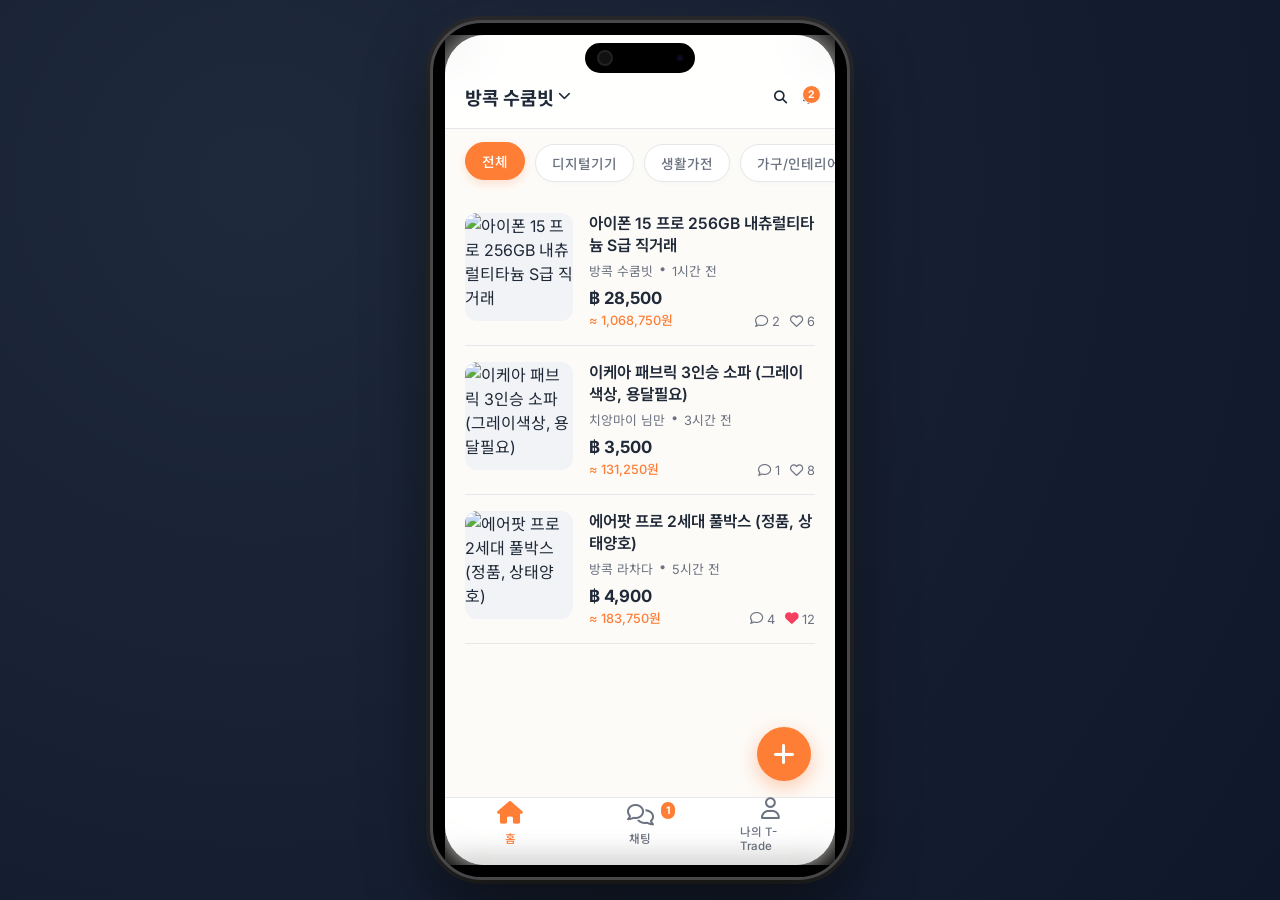
==== index.html @ b279e960 "T-Trade 초기 버전 - 태국 한인 중고거래 앱" ====
<!DOCTYPE html>
<html lang="ko">
<head>
    <meta charset="UTF-8">
    <meta name="viewport" content="width=device-width, initial-scale=1.0, maximum-scale=1.0, user-scalable=no">
    <title>T-Trade | 태국 거주 한인들을 위한 1등 중고거래</title>
    <meta name="description" content="태국 방콕, 치앙마이, 파타야 한인들을 위한 당근마켓 스타일 중고거래 서비스 T-Trade. 바트/원화 자동 환율 계산, 1:1 채팅 및 PromptPay QR 송금 지원!">
    <!-- FontAwesome 아이콘 CDN 링크 -->
    <link rel="stylesheet" href="https://cdnjs.cloudflare.com/ajax/libs/font-awesome/6.4.0/css/all.min.css">
    <!-- 커스텀 스타일시트 -->
    <link rel="stylesheet" href="index.css">
    
    <!-- 0. Firebase 설정 스크립트 선탑재 -->
    <script src="firebase-config.js"></script>
    
    <!-- Firebase App 및 핵심 서비스 SDK CDNs (v10 호환 모드) -->
    <script src="https://www.gstatic.com/firebasejs/10.8.0/firebase-app-compat.js"></script>
    <script src="https://www.gstatic.com/firebasejs/10.8.0/firebase-auth-compat.js"></script>
    <script src="https://www.gstatic.com/firebasejs/10.8.0/firebase-firestore-compat.js"></script>
    <script src="https://www.gstatic.com/firebasejs/10.8.0/firebase-storage-compat.js"></script>
</head>
<body>

    <!-- 1. 데스크톱 폰 기기 프레임 시뮬레이터 -->
    <div class="device-container" id="device">
        <!-- 스마트폰 노치 (Dynamic Island) -->
        <div class="dynamic-island"></div>
        
        <!-- 2. 실제 애플리케이션 화면 영역 -->
        <div class="app-screen">
            
            <!-- A. 공통 헤더 -->
            <header class="app-header" id="main-header">
                <div class="location-selector" id="loc-select-btn">
                    <span id="current-location">방콕 수쿰빗</span>
                    <i class="fa-solid fa-chevron-down" style="font-size: 0.8rem;"></i>
                    
                    <!-- 지역 설정 드롭다운 -->
                    <div class="location-dropdown" id="loc-dropdown">
                        <div class="location-option" data-loc="전체">태국 전체</div>
                        <div class="location-option" data-loc="방콕 수쿰빗">방콕 수쿰빗 (Sukhumvit)</div>
                        <div class="location-option" data-loc="방콕 라차다">방콕 라차다 (Ratchada)</div>
                        <div class="location-option" data-loc="치앙마이 님만">치앙마이 님만해민</div>
                        <div class="location-option" data-loc="파타야 센트럴">파타야 센트럴</div>
                        <div class="location-option" data-loc="푸켓 파통">푸켓 파통 (Patong)</div>
                    </div>
                </div>
                
                <div class="header-icons">
                    <button class="header-icon-btn" id="search-trigger-btn" aria-label="검색">
                        <i class="fa-solid fa-magnifying-glass"></i>
                    </button>
                    <button class="header-icon-btn" id="noti-btn" aria-label="알림">
                        <i class="fa-regular fa-bell"></i>
                        <span class="badge" id="noti-badge">2</span>
                    </button>
                </div>
            </header>

            <!-- B. 스크롤 뷰포트 (콘텐츠 메인 영역) -->
            <main class="content-area no-scrollbar" id="main-scroll-view">
                
                <!-- B-1. 홈 탭 (기본화면) -->
                <div class="tab-content" id="tab-home">
                    <!-- 카테고리 가로 스크롤 슬라이더 -->
                    <div class="category-slider no-scrollbar">
                        <span class="category-chip active" data-cat="전체">전체</span>
                        <span class="category-chip" data-cat="디지털기기">디지털기기</span>
                        <span class="category-chip" data-cat="생활가전">생활가전</span>
                        <span class="category-chip" data-cat="가구/인테리어">가구/인테리어</span>
                        <span class="category-chip" data-cat="의류/잡화">의류/잡화</span>
                        <span class="category-chip" data-cat="뷰티/미용">뷰티/미용</span>
                        <span class="category-chip" data-cat="스포츠/레저">스포츠/레저</span>
                        <span class="category-chip" data-cat="식품">식품</span>
                        <span class="category-chip" data-cat="기타">기타</span>
                    </div>
                    
                    <!-- 중고거래 매물 목록 피드 -->
                    <div class="feed-container" id="goods-feed">
                        <!-- JS에서 동적 매물 카드 렌더링 -->
                    </div>
                </div>

                <!-- B-2. 채팅 목록 탭 -->
                <div class="tab-content" id="tab-chats" style="display: none;">
                    <!-- 로그인 상태 알림 배너 (Firebase 연동용) -->
                    <div class="chat-signin-required-banner" id="chat-auth-banner" style="display:none;">
                        <i class="fa-solid fa-lock" style="font-size: 2rem; color: var(--t-orange); margin-bottom: 12px;"></i>
                        <p style="font-weight: 700; font-size: 0.95rem;">실시간 채팅을 이용하시려면 로그인이 필요합니다.</p>
                        <button class="chat-action-btn" style="flex:none; width: 140px; margin-top: 12px; height: 36px; font-size: 0.85rem;" id="chat-login-trigger">로그인 하러가기</button>
                    </div>
                    <div class="chat-list-container no-scrollbar" id="chat-list-view">
                        <!-- JS에서 동적 채팅방 목록 렌더링 -->
                    </div>
                </div>

                <!-- B-3. 나의 정보 (My Page) 탭 -->
                <div class="tab-content" id="tab-mypage" style="display: none;">
                    
                    <!-- 1) 로그인 완료 프로필 정보 카드 -->
                    <div class="profile-card" id="my-profile-card">
                        <img src="https://images.unsplash.com/photo-1534528741775-53994a69daeb?auto=format&fit=crop&q=80&w=150" class="profile-avatar" id="my-avatar" alt="사용자 프로필">
                        <div style="flex: 1;">
                            <div class="profile-name" id="user-profile-name">방콕조아</div>
                            <span class="profile-tag" id="user-profile-tag">로컬 데모 모드 작동중</span>
                        </div>
                        <button class="qr-cancel-btn" id="logout-btn" style="width: auto; height: 30px; font-size: 0.75rem; padding: 0 10px; border-radius: 6px;">로그아웃</button>
                    </div>

                    <!-- 2) 비로그인 상태 가상 유도 로그인 유치 블록 -->
                    <div class="profile-card" id="my-auth-prompt-card" style="display: none; flex-direction: column; text-align: center; gap: 12px; padding: 30px 20px;">
                        <i class="fa-regular fa-face-smile-wink" style="font-size: 3rem; color: var(--t-orange);"></i>
                        <div>
                            <h3 style="font-weight: 700; font-size: 1.1rem; color: var(--t-dark-text);">T-Trade에 로그인하세요!</h3>
                            <p style="font-size: 0.8rem; color: var(--t-gray-text); margin-top: 4px;">로그인을 하시면 실시간으로 이웃과 채팅하고 실제 매물을 등록할 수 있습니다.</p>
                        </div>
                        <div style="display: flex; width: 100%; gap: 10px; margin-top: 6px;">
                            <button class="chat-action-btn" id="auth-login-sheet-btn">로그인</button>
                            <button class="qr-cancel-btn" id="auth-signup-sheet-btn" style="flex: 1; border-color: var(--t-orange); color: var(--t-orange);">회원가입</button>
                        </div>
                    </div>
                    
                    <!-- 거래 성과 격자 -->
                    <div class="profile-stats-grid">
                        <div class="profile-stat-box" id="my-sales-btn">
                            <div class="profile-stat-val" id="my-sales-count">3</div>
                            <div class="profile-stat-lbl">판매중</div>
                        </div>
                        <div class="profile-stat-box" id="my-bought-btn">
                            <div class="profile-stat-val">5</div>
                            <div class="profile-stat-lbl">거래완료</div>
                        </div>
                        <div class="profile-stat-box" id="my-liked-btn">
                            <div class="profile-stat-val" id="my-like-count">12</div>
                            <div class="profile-stat-lbl">관심목록</div>
                        </div>
                    </div>

                    <!-- 당근마켓 신뢰도 매너온도 바 -->
                    <div style="background: #fff; padding: 20px; border-bottom: 1px solid var(--t-border);">
                        <div style="display: flex; justify-content: space-between; align-items: center; margin-bottom: 6px;">
                            <span style="font-weight: 700; font-size: 0.95rem;">나의 매너온도</span>
                            <span style="color: var(--temp-40); font-weight: 700; font-size: 1.05rem;" id="my-temp-text">
                                37.5°C <i class="fa-regular fa-face-smile"></i>
                            </span>
                        </div>
                        <div style="width: 100%; height: 8px; background: var(--t-border); border-radius: 4px; overflow: hidden; margin-bottom: 6px;">
                            <div style="width: 37.5%; height: 100%; background: var(--temp-40); border-radius: 4px;" id="my-temp-bar"></div>
                        </div>
                        <p style="font-size: 0.75rem; color: var(--t-gray-text);">첫 매너온도는 36.5°C 입니다. 따뜻한 거래로 온도를 높여보세요!</p>
                    </div>

                    <!-- 메뉴 리스트 -->
                    <div class="my-menu-section">
                        <div class="my-menu-item" id="calc-tool-btn">
                            <div class="my-menu-left">
                                <i class="fa-solid fa-calculator"></i>
                                <span>태국 바트-원화 간편 계산기</span>
                            </div>
                            <div class="my-menu-right">실시간 환율 반영 <i class="fa-solid fa-chevron-right"></i></div>
                        </div>
                        <div class="my-menu-item">
                            <div class="my-menu-left">
                                <i class="fa-solid fa-map-location-dot"></i>
                                <span>내 동네 설정</span>
                            </div>
                            <div class="my-menu-right" id="user-setting-loc">수쿰빗 아속역 <i class="fa-solid fa-chevron-right"></i></div>
                        </div>
                        <div class="my-menu-item">
                            <div class="my-menu-left">
                                <i class="fa-solid fa-shield-heart"></i>
                                <span>키워드 알림 설정</span>
                            </div>
                            <div class="my-menu-right">활성화 4개 <i class="fa-solid fa-chevron-right"></i></div>
                        </div>
                        <div class="my-menu-item" id="firebase-status-btn">
                            <div class="my-menu-left">
                                <i class="fa-solid fa-server"></i>
                                <span>백엔드 서버 상태</span>
                            </div>
                            <div class="my-menu-right" id="db-status-badge" style="color:var(--t-gray-text);">연결중...</div>
                        </div>
                    </div>
                </div>

            </main>

            <!-- C. 플로팅 글쓰기 버튼 (+) -->
            <button class="floating-btn" id="write-trigger-btn" aria-label="상품 등록">
                <i class="fa-solid fa-plus"></i>
            </button>

            <!-- D. 하단 네비게이션 탭 바 -->
            <nav class="bottom-nav">
                <div class="nav-item active" data-tab="home">
                    <i class="fa-solid fa-house"></i>
                    <span>홈</span>
                </div>
                <div class="nav-item" data-tab="chats" id="nav-chats-tab">
                    <i class="fa-regular fa-comments"></i>
                    <span>채팅</span>
                    <span class="badge" id="chat-tab-badge">1</span>
                </div>
                <div class="nav-item" data-tab="mypage">
                    <i class="fa-regular fa-user"></i>
                    <span>나의 T-Trade</span>
                </div>
            </nav>

            <!-- ===================== [오버레이 화면 구성] ===================== -->

            <!-- E. 매물 상세 페이지 (우측 슬라이드 인) -->
            <div class="slide-overlay" id="product-detail-view">
                <div class="detail-header">
                    <button class="back-btn" id="detail-back-btn" aria-label="뒤로가기">
                        <i class="fa-solid fa-arrow-left"></i>
                    </button>
                    <button class="header-icon-btn" id="detail-share-btn" aria-label="공유">
                        <i class="fa-solid fa-share-nodes"></i>
                    </button>
                </div>
                <div class="detail-content no-scrollbar" id="detail-content-area">
                    <!-- 다중 사진 캐러셀 -->
                    <div class="carousel-container">
                        <div class="carousel-track" id="detail-carousel-track">
                            <!-- JS 동적 렌더링 -->
                        </div>
                        <div class="carousel-indicators" id="detail-carousel-indicators">
                            <!-- JS 동적 렌더링 -->
                        </div>
                    </div>
                    
                    <!-- 판매자 신뢰 등급 프로필 -->
                    <div class="seller-profile-container">
                        <div class="seller-profile">
                            <img src="" class="seller-avatar" id="detail-seller-avatar" alt="판매자 아바타">
                            <div>
                                <div class="seller-name" id="detail-seller-name">판매자 닉네임</div>
                                <div class="seller-loc" id="detail-seller-loc">방콕 수쿰빗</div>
                            </div>
                        </div>
                        <div class="manner-temp-box">
                            <div class="manner-temp-value" id="detail-manner-temp">
                                37.5°C <i class="fa-solid fa-face-smile"></i>
                            </div>
                            <div class="manner-temp-bar-bg">
                                <div class="manner-temp-bar" id="detail-manner-temp-bar"></div>
                            </div>
                            <span class="manner-label">매너온도</span>
                        </div>
                    </div>
                    
                    <!-- 상품 본문 텍스트 -->
                    <div class="detail-info-box">
                        <h1 class="detail-title" id="detail-title">아이폰 15 프로 팝니다</h1>
                        <div class="detail-category-time" id="detail-meta">디지털기기 • 3시간 전</div>
                        <p class="detail-description" id="detail-description">상태 좋습니다...</p>
                    </div>
                    
                    <!-- 태국 한인 맞춤형 직거래 지도 표기 -->
                    <div class="trade-map-box">
                        <div class="trade-map-title"><i class="fa-solid fa-map-pin" style="color: var(--t-orange);"></i> 거래 희망 위치</div>
                        <div class="map-placeholder">
                            <i class="fa-solid fa-location-dot map-pin"></i>
                            <div class="map-location-tag" id="detail-trade-location">수쿰빗 코리아타운 앞</div>
                            <div style="position: absolute; width: 100%; height: 100%; opacity: 0.15; background-image: radial-gradient(#09477b 1.5px, transparent 1.5px); background-size: 16px 16px;"></div>
                        </div>
                    </div>
                </div>
                
                <!-- 상세페이지 고정 하단바 -->
                <div class="detail-bottom-bar">
                    <button class="like-action-btn" id="detail-like-btn" aria-label="좋아요">
                        <i class="fa-regular fa-heart"></i>
                    </button>
                    <div class="detail-bottom-price">
                        <span class="price-thb" id="detail-price-thb">฿ 0</span>
                        <span class="price-krw" id="detail-price-krw">≈ 0원</span>
                    </div>
                    <button class="chat-action-btn" id="detail-chat-btn">채팅하기</button>
                </div>
            </div>

            <!-- F. 1:1 대화방 상세 창 (우측 슬라이드 인) -->
            <div class="slide-overlay chat-window" id="chat-detail-view">
                <!-- 채팅 헤더 -->
                <div class="detail-header" style="height: 56px;">
                    <div style="display: flex; align-items: center; gap: 8px;">
                        <button class="back-btn" id="chat-back-btn" aria-label="뒤로가기" style="padding: 4px;">
                            <i class="fa-solid fa-chevron-left"></i>
                        </button>
                        <span class="seller-name" id="chat-partner-name" style="font-size: 1.05rem;">태국인 쏨차이</span>
                    </div>
                    <button class="header-icon-btn" id="chat-menu-btn" aria-label="채팅 메뉴">
                        <i class="fa-solid fa-ellipsis-vertical"></i>
                    </button>
                </div>
                
                <!-- 거래 매물 요약 헤더 바 -->
                <div class="chat-prod-header">
                    <img src="" class="chat-card-prod-img" id="chat-prod-thumb" alt="매물 이미지">
                    <div class="chat-prod-info">
                        <div class="chat-prod-title" id="chat-prod-title">거래 매물 제목</div>
                        <div class="chat-prod-price" id="chat-prod-price">฿ 0</div>
                    </div>
                    <!-- 모의/실시간 PromptPay QR 발행용 버튼 -->
                    <button class="promptpay-shortcut-btn" id="promptpay-open-btn">
                        <i class="fa-solid fa-qrcode"></i> PromptPay QR 송금
                    </button>
                </div>
                
                <!-- 메시지 스크롤 영역 -->
                <div class="chat-messages-area no-scrollbar" id="chat-messages-box">
                    <!-- JS에서 동적 대화방 메시지 말풍선 연출 -->
                </div>
                
                <!-- 채팅 입력창 -->
                <div class="chat-input-area">
                    <button class="header-icon-btn" style="color: var(--t-gray-text);" aria-label="사진 첨부">
                        <i class="fa-regular fa-image"></i>
                    </button>
                    <input type="text" class="chat-input" id="chat-text-input" placeholder="메시지를 입력하세요...">
                    <button class="chat-send-btn" id="chat-send-btn" aria-label="전송">
                        <i class="fa-solid fa-paper-plane" style="font-size: 0.9rem;"></i>
                    </button>
                </div>
            </div>

            <!-- G. 글쓰기 폼 바텀시트 (하단 슬라이드 업) -->
            <div class="sheet-overlay" id="write-sheet-dim"></div>
            <div class="bottom-sheet" id="write-sheet">
                <div class="sheet-drag-handle"></div>
                <div class="sheet-header">
                    <button class="close-btn" id="write-close-btn" style="font-size: 1rem; font-weight: 500;">닫기</button>
                    <span style="font-weight: 700; font-size: 1.05rem;">중고거래 글쓰기</span>
                    <button class="chat-action-btn" id="write-submit-btn" style="flex: none; height: 34px; padding: 0 16px; border-radius: 8px; font-size: 0.85rem;">완료</button>
                </div>
                <div class="sheet-body no-scrollbar">
                    
                    <!-- 이미지 업로드 뷰 -->
                    <div class="form-group">
                        <label class="form-label">상품 사진 (최대 5장)</label>
                        <div class="image-upload-row no-scrollbar">
                            <label class="image-upload-btn" id="img-upload-trigger">
                                <i class="fa-solid fa-camera"></i>
                                <span><strong id="uploaded-count">0</strong>/5</span>
                                <input type="file" id="real-file-input" accept="image/*" multiple style="display:none;">
                            </label>
                            <!-- 동적 이미지 썸네일 노출 칩 컨테이너 -->
                            <div id="uploaded-img-preview-container" style="display: flex; gap: 10px;"></div>
                        </div>
                    </div>
                    
                    <!-- 제목 -->
                    <div class="form-group">
                        <label for="write-title" class="form-label">글 제목</label>
                        <input type="text" id="write-title" class="form-input" placeholder="글 제목을 입력해주세요.">
                    </div>
                    
                    <!-- 카테고리 -->
                    <div class="form-group">
                        <label for="write-cat" class="form-label">카테고리</label>
                        <select id="write-cat" class="form-input" style="background: #fff; cursor: pointer;">
                            <option value="디지털기기">디지털기기</option>
                            <option value="생활가전">생활가전</option>
                            <option value="가구/인테리어">가구/인테리어</option>
                            <option value="의류/잡화">의류/잡화</option>
                            <option value="뷰티/미용">뷰티/미용</option>
                            <option value="스포츠/레저">스포츠/레저</option>
                            <option value="식품">식품</option>
                            <option value="기타">기타</option>
                        </select>
                    </div>
                    
                    <!-- 가격 입력 (바트 입력 시 원화로 실시간 자동 계산) -->
                    <div class="form-group">
                        <label for="write-price" class="form-label">거래 가격</label>
                        <div class="price-input-group">
                            <span class="price-currency-tag">฿</span>
                            <input type="number" id="write-price" class="form-input" placeholder="가격을 입력해주세요.">
                        </div>
                        <div class="price-won-convert" id="price-convert-msg">
                            <!-- 실시간 계산 문구 렌더링 -->
                        </div>
                    </div>
                    
                    <!-- 설명 -->
                    <div class="form-group">
                        <label for="write-desc" class="form-label">상품 세부 설명</label>
                        <textarea id="write-desc" class="form-textarea" placeholder="방콕/치앙마이 직거래 선호 여부, 상품의 사용 기간이나 상태 및 거래 희망 장소를 자세히 적어주세요."></textarea>
                    </div>
                    
                    <!-- 직거래 선호 장소 입력 -->
                    <div class="form-group">
                        <label for="write-loc-text" class="form-label">거래 희망 장소</label>
                        <input type="text" id="write-loc-text" class="form-input" placeholder="예) 수쿰빗 아속 한인상가 앞, 프롬퐁역 3번출구">
                    </div>
                </div>
            </div>

            <!-- H. 모의/실제 표준 PromptPay QR 송금 모달 -->
            <div class="qr-modal-container" id="promptpay-modal">
                <div class="qr-modal-card">
                    <div class="qr-header-pp">
                        <i class="fa-solid fa-money-bill-transfer"></i> PromptPay QR 결제
                    </div>
                    <div class="qr-merchant-info">
                        <div class="qr-merchant-name" id="pp-receiver-name">판매자 이름</div>
                        <span style="color: var(--t-gray-text); font-size: 0.75rem;">태국 국가 표준 모바일 지불 코드</span>
                    </div>
                    <!-- 다이내믹 캔버스 QR코드 구역 (실시간 모드 시 API 스캔 가능 QR 이미지로 교체) -->
                    <div class="qr-canvas-wrapper" id="qr-display-area" style="position:relative; width:180px; height:180px; margin: 0 auto 16px auto; display:flex; justify-content:center; align-items:center;">
                        <canvas id="qr-canvas" width="160" height="160"></canvas>
                        <img id="qr-real-api-img" style="position:absolute; width:160px; height:160px; display:none; border-radius:6px;" alt="스캔 가능 프롬프트페이 QR">
                    </div>
                    <div class="qr-amount-box">
                        <span id="pp-amount-baht">฿ 0</span>
                        <div class="qr-amount-sub" id="pp-amount-won">≈ 0원</div>
                    </div>
                    <p style="font-size:0.7rem; color:var(--t-gray-text); margin-bottom: 12px; line-height: 1.3;" id="qr-scan-guide-msg">모의 송금 완료 버튼을 클릭하면 완료 처리됩니다.</p>
                    <button class="qr-action-btn" id="pp-pay-complete-btn">송금 완료하기 (데모)</button>
                    <button class="qr-cancel-btn" id="pp-pay-cancel-btn">취소</button>
                </div>
            </div>
            
            <!-- I. [NEW] 회원가입 및 로그인 입력 팝업 모달 -->
            <div class="sheet-overlay" id="auth-sheet-dim" style="z-index: 400;"></div>
            <div class="bottom-sheet" id="auth-sheet" style="z-index: 410; height: 75%;">
                <div class="sheet-drag-handle"></div>
                <div class="sheet-header">
                    <button class="close-btn" id="auth-close-btn" style="font-size: 1rem; font-weight: 500;">닫기</button>
                    <span style="font-weight: 700; font-size: 1.05rem;" id="auth-sheet-title">T-Trade 로그인</span>
                    <div style="width: 28px;"></div>
                </div>
                <div class="sheet-body no-scrollbar" style="padding-top:10px;">
                    
                    <div id="auth-error-msg" style="color: #EF4444; font-size: 0.8rem; font-weight: 600; text-align: center; margin-bottom: 12px; min-height: 18px;"></div>
                    
                    <!-- 1) 공통 입력 필드 -->
                    <div class="form-group">
                        <label for="auth-email" class="form-label">이메일 주소</label>
                        <input type="email" id="auth-email" class="form-input" placeholder="example@ttrade.com">
                    </div>
                    <div class="form-group">
                        <label for="auth-password" class="form-label">비밀번호</label>
                        <input type="password" id="auth-password" class="form-input" placeholder="6자리 이상 입력해주세요.">
                    </div>

                    <!-- 2) 회원가입 전용 추가 입력 필드 -->
                    <div id="auth-signup-fields" style="display: none;">
                        <div class="form-group">
                            <label for="auth-nickname" class="form-label">닉네임</label>
                            <input type="text" id="auth-nickname" class="form-input" placeholder="멋진 별명을 입력해주세요.">
                        </div>
                        <div class="form-group">
                            <label for="auth-region" class="form-label">거주지 직접 입력</label>
                            <input type="text" id="auth-region" class="form-input" placeholder="예) 방콕 수쿰빗 소이 12, 치앙마이 님만해민">
                        </div>
                    </div>

                    <button class="chat-action-btn" id="auth-submit-btn" style="width: 100%; height: 48px; margin-top: 15px; font-size: 1rem;">로그인 하기</button>
                    
                    <p style="text-align: center; font-size: 0.85rem; color: var(--t-gray-text); margin-top: 20px;" id="auth-toggle-msg">
                        T-Trade가 처음이신가요? 
                        <a href="#" id="auth-toggle-link" style="color: var(--t-orange); font-weight: 700; text-decoration: none;">회원가입 하기</a>
                    </p>

                </div>
            </div>

            <!-- 송금 완료 축하 파티 컨페티 캔버스 -->
            <canvas class="confetti-canvas" id="confetti-canvas"></canvas>

        </div>
    </div>

    <!-- 핵심 비즈니스 로직 및 환율 연동 JavaScript -->
    <script src="app.js"></script>
</body>
</html>
---- index.css ----
@import url('https://fonts.googleapis.com/css2?family=Inter:wght@300;400;500;600;700&family=Noto+Sans+KR:wght@300;400;500;700&display=swap');

/* --- 1. 디자인 토큰 및 변수 선언 --- */
:root {
    --t-orange: #FF7E36;
    --t-orange-hover: #E8651E;
    --t-orange-light: #FFECE2;
    --t-bg: #FFFFFF;
    --t-bg-cream: #FDFBF8;
    --t-surface: #F2F3F6;
    --t-gray-text: #6B7280;
    --t-dark-text: #1F2937;
    --t-border: #E5E7EB;
    --t-shadow: 0 4px 20px rgba(0, 0, 0, 0.08);
    --t-shadow-premium: 0 10px 30px rgba(255, 126, 54, 0.15);
    --t-font: 'Inter', 'Noto Sans KR', sans-serif;
    
    /* 매너 온도 다이내믹 컬러 */
    --temp-36: #3B82F6;
    --temp-40: #10B981;
    --temp-50: #F59E0B;
    --temp-99: #EF4444;
}

/* --- 2. 기본 리셋 및 스크롤바 --- */
* {
    margin: 0;
    padding: 0;
    box-sizing: border-box;
    font-family: var(--t-font);
    -webkit-tap-highlight-color: transparent;
}

body {
    background: radial-gradient(circle at 20% 20%, #1E293B 0%, #0F172A 100%);
    min-height: 100vh;
    display: flex;
    justify-content: center;
    align-items: center;
    overflow: hidden;
    color: var(--t-dark-text);
}

/* 스크롤바 숨기기 (모바일 앱 느낌 구현) */
.no-scrollbar::-webkit-scrollbar {
    display: none;
}
.no-scrollbar {
    -ms-overflow-style: none;
    scrollbar-width: none;
}

/* --- 3. 프리미엄 데스크톱 기기 프레임 (iPhone Mockup) --- */
.device-container {
    position: relative;
    width: 420px;
    height: 860px;
    background: #000;
    border-radius: 52px;
    padding: 12px;
    box-shadow: 0 25px 60px rgba(0, 0, 0, 0.6), 
                0 0 0 4px #2c2c2e, 
                0 0 40px rgba(255, 255, 255, 0.05);
    border: 3px solid #48484a;
    display: flex;
    flex-direction: column;
    overflow: hidden;
    transition: all 0.5s cubic-bezier(0.16, 1, 0.3, 1);
}

/* 모바일 뷰포트 (실제 모바일 기기 접속 시 프레임 해제) */
@media (max-width: 480px) {
    body {
        background: var(--t-bg);
    }
    .device-container {
        width: 100vw;
        height: 100vh;
        border-radius: 0;
        padding: 0;
        border: none;
        box-shadow: none;
    }
}

/* 스마트폰 노치 (Dynamic Island 느낌) */
.dynamic-island {
    position: absolute;
    top: 20px;
    left: 50%;
    transform: translateX(-50%);
    width: 110px;
    height: 30px;
    background: #000;
    border-radius: 20px;
    z-index: 1000;
    pointer-events: none;
    transition: all 0.3s ease;
    display: flex;
    align-items: center;
    justify-content: space-between;
    padding: 0 12px;
}

.dynamic-island::before {
    content: '';
    width: 12px;
    height: 12px;
    background: #111;
    border-radius: 50%;
    border: 2px solid #222;
}

.dynamic-island::after {
    content: '';
    width: 6px;
    height: 6px;
    background: #0a0a23;
    border-radius: 50%;
}

@media (max-width: 480px) {
    .dynamic-island {
        display: none;
    }
}

/* 화면 실제 영역 */
.app-screen {
    position: relative;
    width: 100%;
    height: 100%;
    background: var(--t-bg-cream);
    border-radius: 40px;
    overflow: hidden;
    display: flex;
    flex-direction: column;
}

@media (max-width: 480px) {
    .app-screen {
        border-radius: 0;
    }
}

/* --- 4. 메인 네비게이션 & 헤더 --- */
.app-header {
    background: rgba(255, 255, 255, 0.85);
    backdrop-filter: blur(20px);
    -webkit-backdrop-filter: blur(20px);
    height: 94px;
    padding: 40px 20px 10px 20px;
    display: flex;
    align-items: center;
    justify-content: space-between;
    border-bottom: 1px solid var(--t-border);
    position: sticky;
    top: 0;
    z-index: 90;
}

@media (max-width: 480px) {
    .app-header {
        height: 64px;
        padding-top: 15px;
    }
}

.location-selector {
    display: flex;
    align-items: center;
    font-size: 1.15rem;
    font-weight: 700;
    color: var(--t-dark-text);
    cursor: pointer;
    gap: 4px;
    position: relative;
}

.location-dropdown {
    position: absolute;
    top: 35px;
    left: 0;
    background: var(--t-bg);
    border-radius: 16px;
    box-shadow: var(--t-shadow);
    border: 1px solid var(--t-border);
    width: 200px;
    z-index: 120;
    opacity: 0;
    transform: translateY(-10px);
    pointer-events: none;
    transition: all 0.3s cubic-bezier(0.16, 1, 0.3, 1);
    padding: 8px;
}

.location-dropdown.active {
    opacity: 1;
    transform: translateY(0);
    pointer-events: auto;
}

.location-option {
    padding: 10px 14px;
    border-radius: 10px;
    font-size: 0.95rem;
    font-weight: 500;
    color: var(--t-dark-text);
    transition: background 0.2s;
}

.location-option:hover {
    background: var(--t-orange-light);
    color: var(--t-orange);
}

.header-icons {
    display: flex;
    gap: 16px;
    font-size: 1.25rem;
    color: var(--t-dark-text);
}

.header-icon-btn {
    background: none;
    border: none;
    cursor: pointer;
    color: var(--t-dark-text);
    transition: transform 0.2s, color 0.2s;
    position: relative;
}

.header-icon-btn:hover {
    color: var(--t-orange);
    transform: scale(1.08);
}

.badge {
    position: absolute;
    top: -4px;
    right: -6px;
    background: var(--t-orange);
    color: #fff;
    font-size: 0.65rem;
    font-weight: 700;
    padding: 2px 5px;
    border-radius: 10px;
    border: 1.5px solid #fff;
}

/* --- 5. 콘텐츠 영역 및 스크롤 피드 --- */
.content-area {
    flex: 1;
    overflow-y: auto;
    position: relative;
    padding-bottom: 90px;
}

/* 카테고리 퀵 슬라이더 */
.category-slider {
    display: flex;
    gap: 10px;
    padding: 15px 20px;
    overflow-x: auto;
    background: var(--t-bg-cream);
}

.category-chip {
    flex-shrink: 0;
    padding: 8px 16px;
    background: #fff;
    border: 1px solid var(--t-border);
    border-radius: 20px;
    font-size: 0.85rem;
    font-weight: 500;
    color: var(--t-gray-text);
    cursor: pointer;
    transition: all 0.25s ease;
    box-shadow: 0 2px 5px rgba(0,0,0,0.02);
}

.category-chip:hover, .category-chip.active {
    background: var(--t-orange);
    color: #fff;
    border-color: var(--t-orange);
    transform: translateY(-2px);
    box-shadow: 0 4px 10px rgba(255, 126, 54, 0.2);
}

/* --- 6. 중고거래 피드 매물 카드 --- */
.feed-container {
    padding: 0 20px;
    display: flex;
    flex-direction: column;
}

.item-card {
    display: flex;
    gap: 16px;
    padding: 16px 0;
    border-bottom: 1px solid var(--t-border);
    cursor: pointer;
    transition: transform 0.2s, background-color 0.2s;
    animation: fadeIn 0.4s ease-out;
}

.item-card:hover {
    transform: translateY(-1px);
}

.item-img-container {
    position: relative;
    width: 108px;
    height: 108px;
    border-radius: 12px;
    overflow: hidden;
    background: var(--t-surface);
    flex-shrink: 0;
}

.item-img {
    width: 100%;
    height: 100%;
    object-fit: cover;
    transition: transform 0.3s;
}

.item-card:hover .item-img {
    transform: scale(1.05);
}

.item-info {
    flex: 1;
    display: flex;
    flex-direction: column;
    justify-content: space-between;
    overflow: hidden;
}

.item-title {
    font-size: 0.98rem;
    font-weight: 600;
    color: var(--t-dark-text);
    line-height: 1.4;
    display: -webkit-box;
    -webkit-line-clamp: 2;
    -webkit-box-orient: vertical;
    overflow: hidden;
    margin-bottom: 4px;
}

.item-meta {
    font-size: 0.8rem;
    color: var(--t-gray-text);
    display: flex;
    gap: 6px;
    margin-bottom: 8px;
}

.price-container {
    display: flex;
    flex-direction: column;
    gap: 2px;
}

.price-thb {
    font-size: 1.05rem;
    font-weight: 700;
    color: var(--t-dark-text);
}

.price-krw {
    font-size: 0.8rem;
    color: var(--t-orange);
    font-weight: 500;
}

.card-stats {
    align-self: flex-end;
    display: flex;
    gap: 10px;
    font-size: 0.8rem;
    color: var(--t-gray-text);
    margin-top: auto;
}

.stat-item {
    display: flex;
    align-items: center;
    gap: 3px;
}

.stat-item i {
    font-size: 0.85rem;
}

.stat-item.active i {
    color: #F43F5E;
}

/* --- 7. 플로팅 글쓰기 버튼 (+) --- */
.floating-btn {
    position: absolute;
    bottom: 84px;
    right: 24px;
    width: 54px;
    height: 54px;
    background: var(--t-orange);
    color: #fff;
    border-radius: 50%;
    display: flex;
    align-items: center;
    justify-content: center;
    box-shadow: 0 6px 20px rgba(255, 126, 54, 0.4);
    cursor: pointer;
    font-size: 1.5rem;
    border: none;
    z-index: 95;
    transition: transform 0.3s cubic-bezier(0.175, 0.885, 0.32, 1.275), background-color 0.2s;
}

.floating-btn:hover {
    transform: scale(1.1) rotate(90deg);
    background: var(--t-orange-hover);
}

/* --- 8. 하단 탭 바 --- */
.bottom-nav {
    position: absolute;
    bottom: 0;
    left: 0;
    width: 100%;
    height: 68px;
    background: rgba(255, 255, 255, 0.9);
    backdrop-filter: blur(15px);
    -webkit-backdrop-filter: blur(15px);
    border-top: 1px solid var(--t-border);
    display: flex;
    justify-content: space-around;
    align-items: center;
    z-index: 100;
    padding-bottom: 12px;
}

@media (max-width: 480px) {
    .bottom-nav {
        height: 78px;
        padding-bottom: 22px;
    }
}

.nav-item {
    display: flex;
    flex-direction: column;
    align-items: center;
    color: var(--t-gray-text);
    cursor: pointer;
    font-size: 0.72rem;
    font-weight: 500;
    gap: 4px;
    transition: color 0.2s, transform 0.2s;
    width: 60px;
    position: relative;
}

.nav-item i {
    font-size: 1.35rem;
    transition: transform 0.2s;
}

.nav-item.active {
    color: var(--t-orange);
}

.nav-item.active i {
    transform: translateY(-2px) scale(1.05);
}

/* --- 9. 애니메이션 및 슬라이드 오버레이 --- */
.slide-overlay {
    position: absolute;
    top: 0;
    left: 0;
    width: 100%;
    height: 100%;
    background: var(--t-bg);
    z-index: 200;
    transform: translateX(100%);
    transition: transform 0.4s cubic-bezier(0.16, 1, 0.3, 1);
    display: flex;
    flex-direction: column;
}

.slide-overlay.active {
    transform: translateX(0);
}

.sheet-overlay {
    position: absolute;
    top: 0;
    left: 0;
    width: 100%;
    height: 100%;
    background: rgba(0, 0, 0, 0.4);
    z-index: 300;
    opacity: 0;
    pointer-events: none;
    transition: opacity 0.3s ease;
}

.sheet-overlay.active {
    opacity: 1;
    pointer-events: auto;
}

.bottom-sheet {
    position: absolute;
    bottom: 0;
    left: 0;
    width: 100%;
    height: 88%;
    background: var(--t-bg);
    border-radius: 24px 24px 0 0;
    z-index: 310;
    transform: translateY(100%);
    transition: transform 0.4s cubic-bezier(0.16, 1, 0.3, 1);
    display: flex;
    flex-direction: column;
    box-shadow: 0 -10px 30px rgba(0,0,0,0.1);
}

.bottom-sheet.active {
    transform: translateY(0);
}

.sheet-header {
    height: 56px;
    display: flex;
    align-items: center;
    justify-content: space-between;
    padding: 0 20px;
    border-bottom: 1px solid var(--t-border);
    flex-shrink: 0;
}

.sheet-drag-handle {
    width: 40px;
    height: 5px;
    background: var(--t-border);
    border-radius: 10px;
    position: absolute;
    top: 10px;
    left: 50%;
    transform: translateX(-50%);
}

.sheet-body {
    flex: 1;
    overflow-y: auto;
    padding: 20px;
}

/* --- 10. 상세페이지 세부 UI --- */
.detail-header {
    height: 60px;
    display: flex;
    align-items: center;
    justify-content: space-between;
    padding: 0 16px;
    border-bottom: 1px solid var(--t-border);
    background: rgba(255,255,255,0.9);
    position: sticky;
    top: 0;
    z-index: 10;
}

.back-btn, .close-btn {
    background: none;
    border: none;
    font-size: 1.3rem;
    cursor: pointer;
    color: var(--t-dark-text);
    padding: 8px;
    transition: color 0.2s;
}

.back-btn:hover, .close-btn:hover {
    color: var(--t-orange);
}

.detail-content {
    flex: 1;
    overflow-y: auto;
}

/* 캐러셀 */
.carousel-container {
    width: 100%;
    height: 300px;
    position: relative;
    background: #000;
    overflow: hidden;
}

.carousel-track {
    display: flex;
    width: 100%;
    height: 100%;
    transition: transform 0.3s ease-in-out;
}

.carousel-slide {
    min-width: 100%;
    height: 100%;
}

.carousel-slide img {
    width: 100%;
    height: 100%;
    object-fit: cover;
}

.carousel-indicators {
    position: absolute;
    bottom: 16px;
    left: 50%;
    transform: translateX(-50%);
    display: flex;
    gap: 8px;
    z-index: 5;
}

.indicator {
    width: 8px;
    height: 8px;
    border-radius: 50%;
    background: rgba(255, 255, 255, 0.4);
    cursor: pointer;
}

.indicator.active {
    background: #fff;
    width: 16px;
    border-radius: 4px;
    transition: width 0.2s;
}

/* 판매자 프로필 블록 */
.seller-profile-container {
    display: flex;
    align-items: center;
    justify-content: space-between;
    padding: 16px 20px;
    border-bottom: 1px solid var(--t-border);
}

.seller-profile {
    display: flex;
    align-items: center;
    gap: 12px;
}

.seller-avatar {
    width: 44px;
    height: 44px;
    border-radius: 50%;
    object-fit: cover;
    border: 1px solid var(--t-border);
}

.seller-name {
    font-weight: 700;
    font-size: 0.95rem;
    color: var(--t-dark-text);
}

.seller-loc {
    font-size: 0.78rem;
    color: var(--t-gray-text);
    margin-top: 2px;
}

/* 다이내믹 매너 온도 */
.manner-temp-box {
    display: flex;
    flex-direction: column;
    align-items: flex-end;
}

.manner-temp-value {
    font-size: 1rem;
    font-weight: 700;
    color: var(--temp-40);
    display: flex;
    align-items: center;
    gap: 4px;
}

.manner-temp-bar-bg {
    width: 70px;
    height: 4px;
    background: var(--t-border);
    border-radius: 2px;
    margin-top: 4px;
    overflow: hidden;
}

.manner-temp-bar {
    height: 100%;
    width: 37.5%;
    background: var(--temp-40);
    border-radius: 2px;
    transition: width 0.8s ease-out;
}

.manner-label {
    font-size: 0.7rem;
    color: var(--t-gray-text);
    margin-top: 4px;
    text-decoration: underline;
}

/* 본문 설명 */
.detail-info-box {
    padding: 20px;
    border-bottom: 1px solid var(--t-border);
}

.detail-title {
    font-size: 1.25rem;
    font-weight: 700;
    color: var(--t-dark-text);
    margin-bottom: 8px;
    line-height: 1.4;
}

.detail-category-time {
    font-size: 0.8rem;
    color: var(--t-gray-text);
    margin-bottom: 16px;
}

.detail-description {
    font-size: 0.95rem;
    line-height: 1.6;
    color: var(--t-dark-text);
    white-space: pre-wrap;
}

/* 거래 위치 카드 */
.trade-map-box {
    padding: 20px;
}

.trade-map-title {
    font-size: 0.95rem;
    font-weight: 700;
    margin-bottom: 12px;
}

.map-placeholder {
    width: 100%;
    height: 150px;
    background: linear-gradient(135deg, #e0f2fe 0%, #bae6fd 100%);
    border-radius: 12px;
    display: flex;
    flex-direction: column;
    justify-content: center;
    align-items: center;
    border: 1px solid #93c5fd;
    position: relative;
    overflow: hidden;
}

.map-pin {
    color: #EF4444;
    font-size: 2.2rem;
    animation: bounce 2s infinite;
    z-index: 2;
}

.map-location-tag {
    background: rgba(255,255,255,0.9);
    padding: 6px 12px;
    border-radius: 20px;
    font-size: 0.8rem;
    font-weight: 600;
    margin-top: 8px;
    box-shadow: 0 2px 8px rgba(0,0,0,0.1);
    z-index: 2;
}

/* 상세페이지 하단 바 */
.detail-bottom-bar {
    height: 72px;
    border-top: 1px solid var(--t-border);
    display: flex;
    align-items: center;
    padding: 0 20px;
    gap: 16px;
    background: #fff;
}

.like-action-btn {
    background: none;
    border: none;
    font-size: 1.4rem;
    color: var(--t-gray-text);
    cursor: pointer;
    padding: 8px;
    transition: transform 0.2s;
}

.like-action-btn.active {
    color: #F43F5E;
    animation: heartPop 0.3s cubic-bezier(0.175, 0.885, 0.32, 1.275);
}

.detail-bottom-price {
    flex: 1;
    display: flex;
    flex-direction: column;
}

.chat-action-btn {
    flex: 2;
    height: 46px;
    background: var(--t-orange);
    color: #fff;
    border: none;
    border-radius: 10px;
    font-weight: 700;
    font-size: 0.95rem;
    cursor: pointer;
    transition: background 0.2s, transform 0.1s;
}

.chat-action-btn:hover {
    background: var(--t-orange-hover);
}

.chat-action-btn:active {
    transform: scale(0.98);
}

/* --- 11. 글쓰기 폼 UI --- */
.form-group {
    margin-bottom: 20px;
}

.form-label {
    display: block;
    font-size: 0.88rem;
    font-weight: 700;
    color: var(--t-dark-text);
    margin-bottom: 8px;
}

.image-upload-row {
    display: flex;
    gap: 12px;
    overflow-x: auto;
    padding-bottom: 8px;
}

.image-upload-btn {
    width: 80px;
    height: 80px;
    border: 1.5px dashed var(--t-border);
    border-radius: 12px;
    display: flex;
    flex-direction: column;
    justify-content: center;
    align-items: center;
    cursor: pointer;
    color: var(--t-gray-text);
    background: #fff;
    flex-shrink: 0;
    transition: all 0.2s;
}

.image-upload-btn:hover {
    border-color: var(--t-orange);
    color: var(--t-orange);
    background: var(--t-orange-light);
}

.image-upload-btn i {
    font-size: 1.3rem;
    margin-bottom: 4px;
}

.image-upload-btn span {
    font-size: 0.72rem;
}

.uploaded-img-wrapper {
    position: relative;
    width: 80px;
    height: 80px;
    border-radius: 12px;
    overflow: hidden;
    flex-shrink: 0;
}

.uploaded-img-wrapper img {
    width: 100%;
    height: 100%;
    object-fit: cover;
}

.img-delete-btn {
    position: absolute;
    top: 4px;
    right: 4px;
    width: 20px;
    height: 20px;
    background: rgba(0,0,0,0.6);
    color: #fff;
    border-radius: 50%;
    display: flex;
    align-items: center;
    justify-content: center;
    font-size: 0.7rem;
    cursor: pointer;
    border: none;
}

.form-input {
    width: 100%;
    height: 48px;
    border: 1px solid var(--t-border);
    border-radius: 10px;
    padding: 0 16px;
    font-size: 0.95rem;
    outline: none;
    transition: border-color 0.2s;
}

.form-input:focus {
    border-color: var(--t-orange);
}

.form-textarea {
    width: 100%;
    height: 150px;
    border: 1px solid var(--t-border);
    border-radius: 10px;
    padding: 16px;
    font-size: 0.95rem;
    resize: none;
    outline: none;
    transition: border-color 0.2s;
}

.form-textarea:focus {
    border-color: var(--t-orange);
}

.price-input-group {
    position: relative;
    display: flex;
    align-items: center;
}

.price-currency-tag {
    position: absolute;
    left: 16px;
    font-weight: 600;
    color: var(--t-dark-text);
}

.price-input-group .form-input {
    padding-left: 40px;
}

.price-won-convert {
    font-size: 0.8rem;
    color: var(--t-orange);
    font-weight: 600;
    margin-top: 6px;
    min-height: 18px;
    display: flex;
    align-items: center;
    gap: 4px;
    animation: fadeIn 0.2s;
}

/* --- 12. 1:1 모의 채팅 UI --- */
.chat-list-container {
    height: 100%;
    overflow-y: auto;
}

.chat-card {
    display: flex;
    align-items: center;
    gap: 12px;
    padding: 16px 20px;
    border-bottom: 1px solid var(--t-border);
    cursor: pointer;
    transition: background 0.2s;
}

.chat-card:hover {
    background: #FFFBF9;
}

.chat-card-avatar {
    width: 48px;
    height: 48px;
    border-radius: 50%;
    object-fit: cover;
    border: 1px solid var(--t-border);
}

.chat-card-info {
    flex: 1;
    overflow: hidden;
}

.chat-card-row1 {
    display: flex;
    justify-content: space-between;
    align-items: center;
    margin-bottom: 4px;
}

.chat-card-name {
    font-weight: 700;
    font-size: 0.95rem;
}

.chat-card-time {
    font-size: 0.72rem;
    color: var(--t-gray-text);
}

.chat-card-row2 {
    display: flex;
    justify-content: space-between;
    align-items: center;
}

.chat-card-msg {
    font-size: 0.83rem;
    color: var(--t-gray-text);
    white-space: nowrap;
    overflow: hidden;
    text-overflow: ellipsis;
    width: 80%;
}

.chat-card-badge {
    background: var(--t-orange);
    color: #fff;
    font-size: 0.65rem;
    font-weight: 700;
    width: 18px;
    height: 18px;
    border-radius: 50%;
    display: flex;
    align-items: center;
    justify-content: center;
}

.chat-card-prod-img {
    width: 40px;
    height: 40px;
    border-radius: 6px;
    object-fit: cover;
    border: 1px solid var(--t-border);
}

/* 채팅 상세 화면 */
.chat-window {
    z-index: 210;
}

.chat-prod-header {
    display: flex;
    align-items: center;
    padding: 10px 16px;
    border-bottom: 1px solid var(--t-border);
    background: #fff;
    gap: 12px;
}

.chat-prod-info {
    flex: 1;
}

.chat-prod-title {
    font-size: 0.85rem;
    font-weight: 600;
}

.chat-prod-price {
    font-size: 0.8rem;
    font-weight: 700;
    color: var(--t-orange);
    margin-top: 2px;
}

/* 송금하기 플로팅 버튼 */
.promptpay-shortcut-btn {
    padding: 6px 12px;
    background: linear-gradient(135deg, #09477B 0%, #002D59 100%);
    color: #fff;
    border: none;
    border-radius: 20px;
    font-size: 0.75rem;
    font-weight: 600;
    cursor: pointer;
    box-shadow: 0 4px 10px rgba(9, 71, 123, 0.2);
    display: flex;
    align-items: center;
    gap: 5px;
    transition: transform 0.2s;
}

.promptpay-shortcut-btn:hover {
    transform: scale(1.03);
}

.chat-messages-area {
    flex: 1;
    overflow-y: auto;
    padding: 20px;
    background: #f7f7f9;
    display: flex;
    flex-direction: column;
    gap: 14px;
}

.chat-bubble-wrapper {
    display: flex;
    gap: 8px;
    max-width: 80%;
}

.chat-bubble-wrapper.received {
    align-self: flex-start;
}

.chat-bubble-wrapper.sent {
    align-self: flex-end;
    flex-direction: row-reverse;
}

.bubble-avatar {
    width: 32px;
    height: 32px;
    border-radius: 50%;
    object-fit: cover;
}

.bubble-text {
    padding: 10px 14px;
    border-radius: 16px;
    font-size: 0.88rem;
    line-height: 1.4;
    word-break: break-all;
    box-shadow: 0 2px 4px rgba(0,0,0,0.02);
}

.received .bubble-text {
    background: #fff;
    color: var(--t-dark-text);
    border-top-left-radius: 4px;
}

.sent .bubble-text {
    background: var(--t-orange);
    color: #fff;
    border-top-right-radius: 4px;
}

.bubble-time {
    font-size: 0.65rem;
    color: var(--t-gray-text);
    align-self: flex-end;
    margin-bottom: 2px;
}

/* 시스템 메시지 칩 */
.chat-system-message {
    align-self: center;
    background: rgba(0,0,0,0.06);
    color: var(--t-gray-text);
    font-size: 0.72rem;
    padding: 6px 12px;
    border-radius: 20px;
    text-align: center;
    line-height: 1.4;
    max-width: 90%;
}

.chat-input-area {
    height: 60px;
    border-top: 1px solid var(--t-border);
    background: #fff;
    display: flex;
    align-items: center;
    padding: 0 12px;
    gap: 10px;
}

.chat-input {
    flex: 1;
    height: 38px;
    background: var(--t-surface);
    border: none;
    border-radius: 20px;
    padding: 0 16px;
    font-size: 0.9rem;
    outline: none;
}

.chat-send-btn {
    width: 36px;
    height: 36px;
    background: var(--t-orange);
    color: #fff;
    border: none;
    border-radius: 50%;
    display: flex;
    align-items: center;
    justify-content: center;
    cursor: pointer;
    transition: background 0.2s;
}

.chat-send-btn:hover {
    background: var(--t-orange-hover);
}

/* --- 13. 모의 PromptPay 송금 QR 모달 --- */
.qr-modal-container {
    position: absolute;
    top: 0;
    left: 0;
    width: 100%;
    height: 100%;
    background: rgba(0,0,0,0.6);
    z-index: 500;
    display: flex;
    justify-content: center;
    align-items: center;
    opacity: 0;
    pointer-events: none;
    transition: opacity 0.3s ease;
}

.qr-modal-container.active {
    opacity: 1;
    pointer-events: auto;
}

.qr-modal-card {
    width: 310px;
    background: #fff;
    border-radius: 24px;
    padding: 24px;
    box-shadow: 0 20px 40px rgba(0,0,0,0.3);
    text-align: center;
    transform: scale(0.9);
    transition: transform 0.3s cubic-bezier(0.175, 0.885, 0.32, 1.275);
    position: relative;
}

.qr-modal-container.active .qr-modal-card {
    transform: scale(1);
}

.qr-header-pp {
    background: linear-gradient(135deg, #0a4d8c 0%, #002b54 100%);
    color: #fff;
    border-radius: 12px;
    padding: 10px 0;
    font-size: 0.95rem;
    font-weight: 700;
    letter-spacing: 0.5px;
    margin-bottom: 16px;
    display: flex;
    justify-content: center;
    align-items: center;
    gap: 8px;
}

.qr-header-pp img {
    height: 18px;
}

.qr-canvas-wrapper {
    background: #fff;
    padding: 10px;
    border: 1px solid var(--t-border);
    border-radius: 12px;
    display: inline-block;
    margin-bottom: 16px;
}

.qr-merchant-info {
    font-size: 0.85rem;
    margin-bottom: 12px;
}

.qr-merchant-name {
    font-weight: 700;
    font-size: 0.95rem;
    margin-bottom: 4px;
}

.qr-amount-box {
    background: var(--t-orange-light);
    color: var(--t-orange);
    padding: 12px;
    border-radius: 12px;
    font-size: 1.3rem;
    font-weight: 800;
    margin-bottom: 16px;
}

.qr-amount-sub {
    font-size: 0.8rem;
    color: var(--t-gray-text);
    font-weight: 500;
    margin-top: 4px;
}

.qr-action-btn {
    width: 100%;
    height: 46px;
    background: linear-gradient(135deg, #0D9488 0%, #0F766E 100%);
    color: #fff;
    border: none;
    border-radius: 10px;
    font-weight: 700;
    font-size: 0.92rem;
    cursor: pointer;
    margin-bottom: 10px;
    box-shadow: 0 4px 10px rgba(13, 148, 136, 0.2);
}

.qr-action-btn:hover {
    filter: brightness(1.05);
}

.qr-cancel-btn {
    width: 100%;
    height: 38px;
    background: none;
    border: 1px solid var(--t-border);
    color: var(--t-gray-text);
    border-radius: 10px;
    font-size: 0.88rem;
    font-weight: 500;
    cursor: pointer;
}

/* --- 14. 나의 당근 (My Page) UI --- */
.profile-card {
    display: flex;
    align-items: center;
    gap: 16px;
    padding: 24px 20px;
    background: #fff;
    border-bottom: 1px solid var(--t-border);
}

.profile-avatar {
    width: 60px;
    height: 60px;
    border-radius: 50%;
    object-fit: cover;
    border: 1px solid var(--t-border);
}

.profile-name {
    font-size: 1.15rem;
    font-weight: 700;
    color: var(--t-dark-text);
}

.profile-tag {
    font-size: 0.72rem;
    background: var(--t-orange-light);
    color: var(--t-orange);
    padding: 2px 8px;
    border-radius: 10px;
    font-weight: 600;
    margin-top: 4px;
    display: inline-block;
}

.profile-stats-grid {
    display: grid;
    grid-template-columns: repeat(3, 1fr);
    background: #fff;
    padding: 16px 0;
    border-bottom: 1px solid var(--t-border);
    text-align: center;
}

.profile-stat-box {
    border-right: 1px solid var(--t-border);
    cursor: pointer;
}

.profile-stat-box:last-child {
    border-right: none;
}

.profile-stat-val {
    font-size: 1.1rem;
    font-weight: 700;
    color: var(--t-dark-text);
    margin-bottom: 4px;
}

.profile-stat-lbl {
    font-size: 0.78rem;
    color: var(--t-gray-text);
}

.my-menu-section {
    background: #fff;
    margin-top: 10px;
    border-bottom: 1px solid var(--t-border);
}

.my-menu-item {
    display: flex;
    justify-content: space-between;
    align-items: center;
    padding: 18px 20px;
    border-bottom: 1px solid var(--t-border);
    cursor: pointer;
    font-size: 0.95rem;
    font-weight: 500;
    transition: background 0.2s;
}

.my-menu-item:hover {
    background: #FDFBF8;
}

.my-menu-item:last-child {
    border-bottom: none;
}

.my-menu-left {
    display: flex;
    align-items: center;
    gap: 12px;
}

.my-menu-left i {
    font-size: 1.15rem;
    color: var(--t-orange);
    width: 20px;
    text-align: center;
}

.my-menu-right {
    font-size: 0.8rem;
    color: var(--t-gray-text);
}

/* --- 15. [NEW] 로그인/회원가입 UI 스타일링 --- */
.chat-signin-required-banner {
    display: flex;
    flex-direction: column;
    align-items: center;
    justify-content: center;
    text-align: center;
    padding: 80px 30px;
    color: var(--t-gray-text);
    height: 100%;
}

#auth-toggle-link:hover {
    text-decoration: underline;
}

#auth-error-msg {
    animation: fadeIn 0.2s;
}

/* --- 16. 유틸리티 키프레임 및 애니메이션 --- */
@keyframes fadeIn {
    from { opacity: 0; transform: translateY(8px); }
    to { opacity: 1; transform: translateY(0); }
}

@keyframes bounce {
    0%, 100% { transform: translateY(0); }
    50% { transform: translateY(-8px); }
}

@keyframes heartPop {
    0% { transform: scale(1); }
    50% { transform: scale(1.4); }
    100% { transform: scale(1); }
}

/* 송금 성공 축하 컨페티 효과 전용 레이어 */
.confetti-canvas {
    position: absolute;
    top: 0;
    left: 0;
    width: 100%;
    height: 100%;
    pointer-events: none;
    z-index: 600;
}
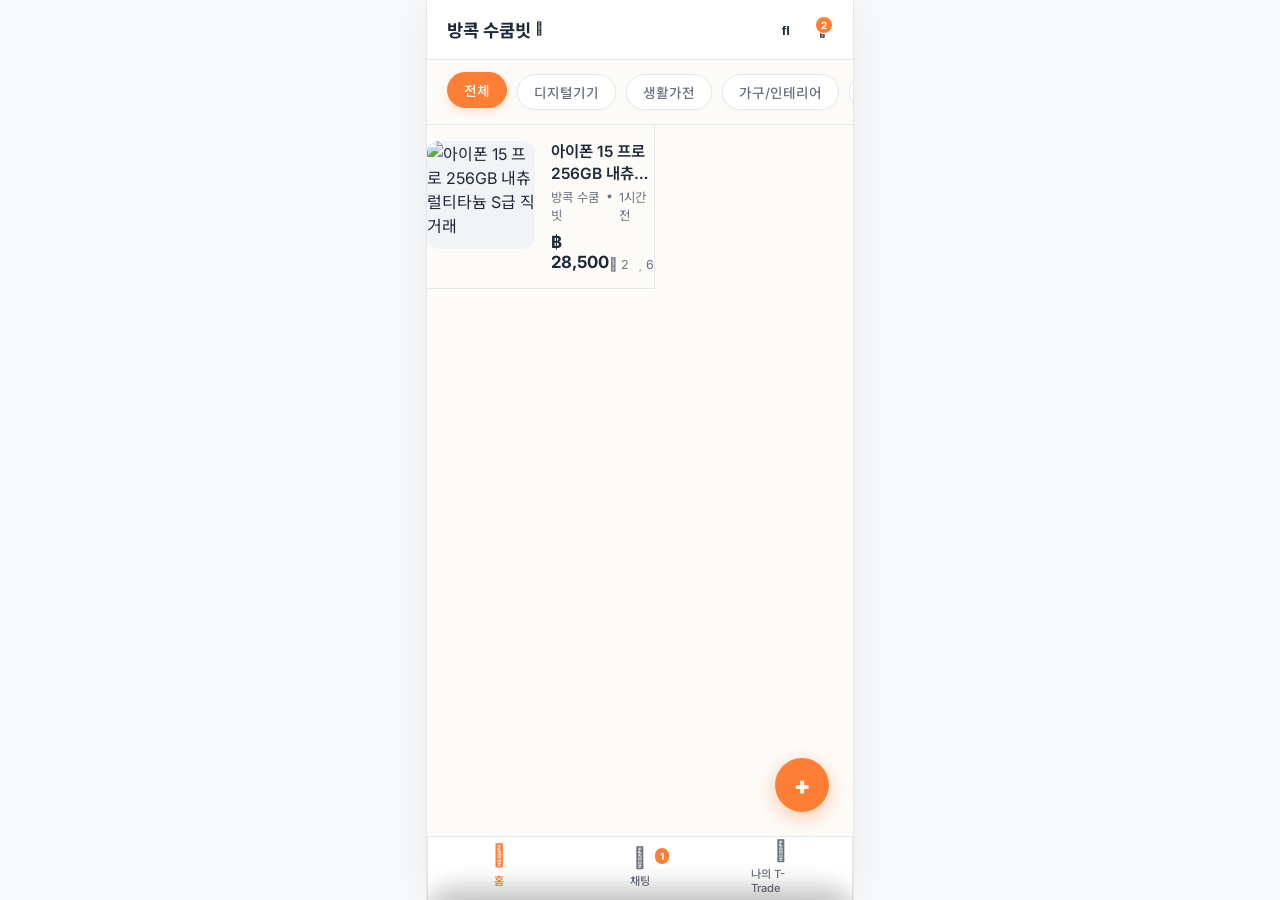
==== commit 09deef1f: "Simplify trading flow and remove PromptPay" ====
--- a/index.html
+++ b/index.html
@@ -2,18 +2,47 @@
 <html lang="ko">
 <head>
     <meta charset="UTF-8">
-    <meta name="viewport" content="width=device-width, initial-scale=1.0, maximum-scale=1.0, user-scalable=no">
-    <title>T-Trade | 태국 거주 한인들을 위한 1등 중고거래</title>
-    <meta name="description" content="태국 방콕, 치앙마이, 파타야 한인들을 위한 당근마켓 스타일 중고거래 서비스 T-Trade. 바트/원화 자동 환율 계산, 1:1 채팅 및 PromptPay QR 송금 지원!">
-    <!-- FontAwesome 아이콘 CDN 링크 -->
-    <link rel="stylesheet" href="https://cdnjs.cloudflare.com/ajax/libs/font-awesome/6.4.0/css/all.min.css">
-    <!-- 커스텀 스타일시트 -->
+    <meta name="viewport" content="width=device-width, initial-scale=1.0, viewport-fit=cover">
+    <title>T-Trade | 태국 거주 한인 중고거래 1등</title>
+    <meta name="description" content="태국 방콕, 치앙마이, 파타야 한인들을 위한 중고거래 서비스 T-Trade. 바트 기준 가격, 물품 등록, 검색, 1:1 채팅을 지원합니다.">
+
+    <!-- PWA / 홈화면 추가 -->
+    <meta name="mobile-web-app-capable" content="yes">
+    <meta name="apple-mobile-web-app-capable" content="yes">
+    <meta name="apple-mobile-web-app-status-bar-style" content="default">
+    <meta name="apple-mobile-web-app-title" content="T-Trade">
+    <meta name="theme-color" content="#FF7E36">
+
+    <!-- Open Graph -->
+    <meta property="og:title" content="T-Trade — 태국 한인 중고거래">
+    <meta property="og:description" content="방콕·치앙마이·파타야 교민을 위한 중고 직거래 앱.">
+    <meta property="og:type" content="website">
+
+    <!-- FontAwesome: CDN 우선, 로컬 PC 테스트 환경 폴백 -->
+    <link rel="stylesheet" href="https://cdnjs.cloudflare.com/ajax/libs/font-awesome/6.5.2/css/all.min.css">
+    <script>
+        // CDN 로드 실패 시 로컬 파일로 자동 전환
+        document.addEventListener('DOMContentLoaded', function() {
+            var testIcon = document.createElement('i');
+            testIcon.className = 'fa-solid fa-check';
+            testIcon.style.cssText = 'position:absolute;visibility:hidden;';
+            document.body.appendChild(testIcon);
+            var style = window.getComputedStyle(testIcon, ':before');
+            var loaded = style.fontFamily.includes('Font Awesome') || style.content !== 'none';
+            document.body.removeChild(testIcon);
+            if (!loaded) {
+                var link = document.createElement('link');
+                link.rel = 'stylesheet';
+                link.href = 'assets/fa/css/all.min.css';
+                document.head.appendChild(link);
+            }
+        });
+    </script>
+    <!-- 스타일시트 -->
     <link rel="stylesheet" href="index.css">
-    
-    <!-- 0. Firebase 설정 스크립트 선탑재 -->
+
+    <!-- Firebase 설정 (키 입력 시 실운영 전환) -->
     <script src="firebase-config.js"></script>
-    
-    <!-- Firebase App 및 핵심 서비스 SDK CDNs (v10 호환 모드) -->
     <script src="https://www.gstatic.com/firebasejs/10.8.0/firebase-app-compat.js"></script>
     <script src="https://www.gstatic.com/firebasejs/10.8.0/firebase-auth-compat.js"></script>
     <script src="https://www.gstatic.com/firebasejs/10.8.0/firebase-firestore-compat.js"></script>
@@ -21,30 +50,25 @@
 </head>
 <body>
 
-    <!-- 1. 데스크톱 폰 기기 프레임 시뮬레이터 -->
+    <!-- 앱 루트 (반응형 전체화면, 폰 프레임 제거) -->
     <div class="device-container" id="device">
-        <!-- 스마트폰 노치 (Dynamic Island) -->
-        <div class="dynamic-island"></div>
-        
-        <!-- 2. 실제 애플리케이션 화면 영역 -->
+
+        <!-- 데스크톱 좌측 힌트 배너 -->
+        <aside class="desktop-side-hint">
+            <i class="fa-solid fa-tag"></i>
+            <strong>T-Trade</strong>
+            <span>태국 한인 직거래 플랫폼</span>
+        </aside>
+
+        <!-- 실제 앱 화면 영역 -->
         <div class="app-screen">
             
             <!-- A. 공통 헤더 -->
             <header class="app-header" id="main-header">
-                <div class="location-selector" id="loc-select-btn">
+                <button class="location-selector" id="loc-select-btn" type="button" aria-label="내 동네 직접 입력">
                     <span id="current-location">방콕 수쿰빗</span>
-                    <i class="fa-solid fa-chevron-down" style="font-size: 0.8rem;"></i>
-                    
-                    <!-- 지역 설정 드롭다운 -->
-                    <div class="location-dropdown" id="loc-dropdown">
-                        <div class="location-option" data-loc="전체">태국 전체</div>
-                        <div class="location-option" data-loc="방콕 수쿰빗">방콕 수쿰빗 (Sukhumvit)</div>
-                        <div class="location-option" data-loc="방콕 라차다">방콕 라차다 (Ratchada)</div>
-                        <div class="location-option" data-loc="치앙마이 님만">치앙마이 님만해민</div>
-                        <div class="location-option" data-loc="파타야 센트럴">파타야 센트럴</div>
-                        <div class="location-option" data-loc="푸켓 파통">푸켓 파통 (Patong)</div>
-                    </div>
-                </div>
+                    <i class="fa-solid fa-pen" style="font-size: 0.8rem;"></i>
+                </button>
                 
                 <div class="header-icons">
                     <button class="header-icon-btn" id="search-trigger-btn" aria-label="검색">
@@ -136,30 +160,17 @@
                         </div>
                     </div>
 
-                    <!-- 당근마켓 신뢰도 매너온도 바 -->
-                    <div style="background: #fff; padding: 20px; border-bottom: 1px solid var(--t-border);">
-                        <div style="display: flex; justify-content: space-between; align-items: center; margin-bottom: 6px;">
-                            <span style="font-weight: 700; font-size: 0.95rem;">나의 매너온도</span>
-                            <span style="color: var(--temp-40); font-weight: 700; font-size: 1.05rem;" id="my-temp-text">
-                                37.5°C <i class="fa-regular fa-face-smile"></i>
-                            </span>
-                        </div>
-                        <div style="width: 100%; height: 8px; background: var(--t-border); border-radius: 4px; overflow: hidden; margin-bottom: 6px;">
-                            <div style="width: 37.5%; height: 100%; background: var(--temp-40); border-radius: 4px;" id="my-temp-bar"></div>
-                        </div>
-                        <p style="font-size: 0.75rem; color: var(--t-gray-text);">첫 매너온도는 36.5°C 입니다. 따뜻한 거래로 온도를 높여보세요!</p>
+                    <div class="trade-history-summary">
+                        <div>
+                            <span class="summary-title">나의 거래 내역</span>
+                            <p>완료된 거래를 기준으로 신뢰도를 확인합니다.</p>
+                        </div>
+                        <button class="mini-outline-btn" id="my-history-btn" type="button">보기</button>
                     </div>
 
                     <!-- 메뉴 리스트 -->
                     <div class="my-menu-section">
-                        <div class="my-menu-item" id="calc-tool-btn">
-                            <div class="my-menu-left">
-                                <i class="fa-solid fa-calculator"></i>
-                                <span>태국 바트-원화 간편 계산기</span>
-                            </div>
-                            <div class="my-menu-right">실시간 환율 반영 <i class="fa-solid fa-chevron-right"></i></div>
-                        </div>
-                        <div class="my-menu-item">
+                        <div class="my-menu-item" id="manual-location-btn">
                             <div class="my-menu-left">
                                 <i class="fa-solid fa-map-location-dot"></i>
                                 <span>내 동네 설정</span>
@@ -208,6 +219,88 @@
             </nav>
 
             <!-- ===================== [오버레이 화면 구성] ===================== -->
+
+            <!-- E-0. 검색 오버레이 (전체화면 슬라이드 다운) -->
+            <div class="slide-overlay search-overlay" id="search-overlay">
+                <!-- 검색 헤더 -->
+                <div class="search-overlay-header">
+                    <div class="search-input-wrap">
+                        <i class="fa-solid fa-magnifying-glass search-icon-inner"></i>
+                        <input
+                            type="text"
+                            id="search-input"
+                            class="search-main-input"
+                            placeholder="상품명, 지역, 카테고리 검색..."
+                            autocomplete="off"
+                            spellcheck="false"
+                        >
+                        <button class="search-clear-btn" id="search-clear-btn" aria-label="지우기" style="display:none;">
+                            <i class="fa-solid fa-xmark"></i>
+                        </button>
+                    </div>
+                    <button class="search-cancel-btn" id="search-cancel-btn">취소</button>
+                </div>
+
+                <!-- 검색 전: 최근 검색어 + 인기 키워드 -->
+                <div class="search-idle-view" id="search-idle-view">
+                    <!-- 최근 검색어 -->
+                    <div class="search-section" id="recent-searches-section">
+                        <div class="search-section-header">
+                            <span class="search-section-title">최근 검색어</span>
+                            <button class="search-section-clear" id="recent-clear-btn">전체 삭제</button>
+                        </div>
+                        <div class="recent-tags" id="recent-tags-container">
+                            <!-- JS 동적 렌더링 -->
+                        </div>
+                        <div class="search-empty-recent" id="search-empty-recent" style="display:none;">
+                            <span>최근 검색어가 없습니다.</span>
+                        </div>
+                    </div>
+
+                    <!-- 인기 검색어 -->
+                    <div class="search-section">
+                        <div class="search-section-header">
+                            <span class="search-section-title">🔥 인기 검색어</span>
+                        </div>
+                        <div class="popular-keyword-grid" id="popular-keywords">
+                            <span class="popular-kw-chip" data-kw="아이폰">아이폰</span>
+                            <span class="popular-kw-chip" data-kw="에어팟">에어팟</span>
+                            <span class="popular-kw-chip" data-kw="소파">소파</span>
+                            <span class="popular-kw-chip" data-kw="자전거">자전거</span>
+                            <span class="popular-kw-chip" data-kw="방콕">방콕</span>
+                            <span class="popular-kw-chip" data-kw="치앙마이">치앙마이</span>
+                            <span class="popular-kw-chip" data-kw="명품">명품</span>
+                            <span class="popular-kw-chip" data-kw="골프">골프</span>
+                        </div>
+                    </div>
+                </div>
+
+                <!-- 검색 중/후: 결과 리스트 -->
+                <div class="search-result-view" id="search-result-view" style="display:none;">
+                    <!-- 결과 헤더 -->
+                    <div class="search-result-meta" id="search-result-meta">
+                        <!-- ex) '아이폰' 검색결과 3건 -->
+                    </div>
+                    <!-- 정렬 옵션 -->
+                    <div class="search-sort-bar" id="search-sort-bar">
+                        <button class="sort-btn active" data-sort="relevant">관련순</button>
+                        <button class="sort-btn" data-sort="recent">최신순</button>
+                        <button class="sort-btn" data-sort="price_asc">낮은 가격순</button>
+                        <button class="sort-btn" data-sort="price_desc">높은 가격순</button>
+                    </div>
+                    <!-- 결과 피드 -->
+                    <div class="feed-container no-scrollbar" id="search-feed" style="padding-bottom: 120px;">
+                        <!-- JS 동적 렌더링 -->
+                    </div>
+                    <!-- 결과 없음 -->
+                    <div class="search-no-result" id="search-no-result" style="display:none;">
+                        <i class="fa-solid fa-magnifying-glass-minus"></i>
+                        <strong id="search-no-result-kw"></strong>
+                        <p>검색 결과가 없습니다.</p>
+                        <span>다른 키워드로 검색해보세요.</span>
+                    </div>
+                </div>
+            </div>
 
             <!-- E. 매물 상세 페이지 (우측 슬라이드 인) -->
             <div class="slide-overlay" id="product-detail-view">
@@ -239,15 +332,9 @@
                                 <div class="seller-loc" id="detail-seller-loc">방콕 수쿰빗</div>
                             </div>
                         </div>
-                        <div class="manner-temp-box">
-                            <div class="manner-temp-value" id="detail-manner-temp">
-                                37.5°C <i class="fa-solid fa-face-smile"></i>
-                            </div>
-                            <div class="manner-temp-bar-bg">
-                                <div class="manner-temp-bar" id="detail-manner-temp-bar"></div>
-                            </div>
-                            <span class="manner-label">매너온도</span>
-                        </div>
+                        <button class="seller-history-btn" id="detail-history-btn" type="button">
+                            거래 내역 보기
+                        </button>
                     </div>
                     
                     <!-- 상품 본문 텍스트 -->
@@ -275,7 +362,6 @@
                     </button>
                     <div class="detail-bottom-price">
                         <span class="price-thb" id="detail-price-thb">฿ 0</span>
-                        <span class="price-krw" id="detail-price-krw">≈ 0원</span>
                     </div>
                     <button class="chat-action-btn" id="detail-chat-btn">채팅하기</button>
                 </div>
@@ -303,10 +389,6 @@
                         <div class="chat-prod-title" id="chat-prod-title">거래 매물 제목</div>
                         <div class="chat-prod-price" id="chat-prod-price">฿ 0</div>
                     </div>
-                    <!-- 모의/실시간 PromptPay QR 발행용 버튼 -->
-                    <button class="promptpay-shortcut-btn" id="promptpay-open-btn">
-                        <i class="fa-solid fa-qrcode"></i> PromptPay QR 송금
-                    </button>
                 </div>
                 
                 <!-- 메시지 스크롤 영역 -->
@@ -372,16 +454,13 @@
                         </select>
                     </div>
                     
-                    <!-- 가격 입력 (바트 입력 시 원화로 실시간 자동 계산) -->
-                    <div class="form-group">
-                        <label for="write-price" class="form-label">거래 가격</label>
+                    <!-- 가격 입력 -->
+                    <div class="form-group">
+                        <label for="write-price" class="form-label">거래 가격 (바트)</label>
                         <div class="price-input-group">
                             <span class="price-currency-tag">฿</span>
                             <input type="number" id="write-price" class="form-input" placeholder="가격을 입력해주세요.">
                         </div>
-                        <div class="price-won-convert" id="price-convert-msg">
-                            <!-- 실시간 계산 문구 렌더링 -->
-                        </div>
                     </div>
                     
                     <!-- 설명 -->
@@ -398,29 +477,15 @@
                 </div>
             </div>
 
-            <!-- H. 모의/실제 표준 PromptPay QR 송금 모달 -->
-            <div class="qr-modal-container" id="promptpay-modal">
-                <div class="qr-modal-card">
-                    <div class="qr-header-pp">
-                        <i class="fa-solid fa-money-bill-transfer"></i> PromptPay QR 결제
-                    </div>
-                    <div class="qr-merchant-info">
-                        <div class="qr-merchant-name" id="pp-receiver-name">판매자 이름</div>
-                        <span style="color: var(--t-gray-text); font-size: 0.75rem;">태국 국가 표준 모바일 지불 코드</span>
-                    </div>
-                    <!-- 다이내믹 캔버스 QR코드 구역 (실시간 모드 시 API 스캔 가능 QR 이미지로 교체) -->
-                    <div class="qr-canvas-wrapper" id="qr-display-area" style="position:relative; width:180px; height:180px; margin: 0 auto 16px auto; display:flex; justify-content:center; align-items:center;">
-                        <canvas id="qr-canvas" width="160" height="160"></canvas>
-                        <img id="qr-real-api-img" style="position:absolute; width:160px; height:160px; display:none; border-radius:6px;" alt="스캔 가능 프롬프트페이 QR">
-                    </div>
-                    <div class="qr-amount-box">
-                        <span id="pp-amount-baht">฿ 0</span>
-                        <div class="qr-amount-sub" id="pp-amount-won">≈ 0원</div>
-                    </div>
-                    <p style="font-size:0.7rem; color:var(--t-gray-text); margin-bottom: 12px; line-height: 1.3;" id="qr-scan-guide-msg">모의 송금 완료 버튼을 클릭하면 완료 처리됩니다.</p>
-                    <button class="qr-action-btn" id="pp-pay-complete-btn">송금 완료하기 (데모)</button>
-                    <button class="qr-cancel-btn" id="pp-pay-cancel-btn">취소</button>
-                </div>
+            <div class="sheet-overlay" id="history-sheet-dim" style="z-index: 420;"></div>
+            <div class="bottom-sheet" id="history-sheet" style="z-index: 430; height: 58%;">
+                <div class="sheet-drag-handle"></div>
+                <div class="sheet-header">
+                    <button class="close-btn" id="history-close-btn" style="font-size: 1rem; font-weight: 500;">닫기</button>
+                    <span style="font-weight: 700; font-size: 1.05rem;" id="history-sheet-title">거래 내역</span>
+                    <div style="width: 28px;"></div>
+                </div>
+                <div class="sheet-body no-scrollbar" id="history-list"></div>
             </div>
             
             <!-- I. [NEW] 회원가입 및 로그인 입력 팝업 모달 -->
@@ -468,13 +533,18 @@
                 </div>
             </div>
 
-            <!-- 송금 완료 축하 파티 컨페티 캔버스 -->
-            <canvas class="confetti-canvas" id="confetti-canvas"></canvas>
-
-        </div>
-    </div>
-
-    <!-- 핵심 비즈니스 로직 및 환율 연동 JavaScript -->
+        </div><!-- /app-screen -->
+
+        <!-- 데스크톱 우측 힌트 배너 -->
+        <aside class="desktop-side-hint">
+            <i class="fa-solid fa-comments" style="color: #002b54; opacity: 0.3;"></i>
+            <strong>1:1 채팅 거래</strong>
+            <span>판매자와 구매자가<br>직접 약속을 잡습니다</span>
+        </aside>
+
+    </div><!-- /device-container -->
+
+    <!-- 핵심 비즈니스 로직 JavaScript -->
     <script src="app.js"></script>
 </body>
 </html>
--- a/index.css
+++ b/index.css
@@ -1,6 +1,11 @@
 @import url('https://fonts.googleapis.com/css2?family=Inter:wght@300;400;500;600;700&family=Noto+Sans+KR:wght@300;400;500;700&display=swap');
 
-/* --- 1. 디자인 토큰 및 변수 선언 --- */
+/* ============================================================
+   T-Trade — 반응형 전체 CSS (폰 프레임 제거, 실서비스 버전)
+   모바일(~767px) / 태블릿(768~1023px) / 데스크톱(1024px+)
+   ============================================================ */
+
+/* --- 1. 디자인 토큰 --- */
 :root {
     --t-orange: #FF7E36;
     --t-orange-hover: #E8651E;
@@ -14,142 +19,91 @@
     --t-shadow: 0 4px 20px rgba(0, 0, 0, 0.08);
     --t-shadow-premium: 0 10px 30px rgba(255, 126, 54, 0.15);
     --t-font: 'Inter', 'Noto Sans KR', sans-serif;
-    
-    /* 매너 온도 다이내믹 컬러 */
-    --temp-36: #3B82F6;
-    --temp-40: #10B981;
-    --temp-50: #F59E0B;
-    --temp-99: #EF4444;
-}
-
-/* --- 2. 기본 리셋 및 스크롤바 --- */
-* {
-    margin: 0;
-    padding: 0;
+    /* 레이아웃 상수 */
+    --header-h: 60px;
+    --nav-h: 64px;
+    --max-w: 640px; /* 모바일 콘텐츠 최대폭 */
+}
+
+/* --- 2. 리셋 --- */
+*, *::before, *::after {
+    margin: 0; padding: 0;
     box-sizing: border-box;
     font-family: var(--t-font);
     -webkit-tap-highlight-color: transparent;
 }
 
-body {
-    background: radial-gradient(circle at 20% 20%, #1E293B 0%, #0F172A 100%);
-    min-height: 100vh;
-    display: flex;
-    justify-content: center;
-    align-items: center;
+html, body {
+    height: 100%;
+    background: var(--t-bg-cream);
+    color: var(--t-dark-text);
+    overscroll-behavior: none;
+}
+
+.no-scrollbar::-webkit-scrollbar { display: none; }
+.no-scrollbar { -ms-overflow-style: none; scrollbar-width: none; }
+
+/* --- 3. 앱 레이아웃 (device-container → 전체화면) --- */
+
+/* 구 device-container: 이제 그냥 전체 화면 래퍼 */
+.device-container {
+    position: fixed;
+    inset: 0;
+    display: flex;
+    flex-direction: column;
+    background: var(--t-bg-cream);
     overflow: hidden;
-    color: var(--t-dark-text);
-}
-
-/* 스크롤바 숨기기 (모바일 앱 느낌 구현) */
-.no-scrollbar::-webkit-scrollbar {
-    display: none;
-}
-.no-scrollbar {
-    -ms-overflow-style: none;
-    scrollbar-width: none;
-}
-
-/* --- 3. 프리미엄 데스크톱 기기 프레임 (iPhone Mockup) --- */
-.device-container {
-    position: relative;
-    width: 420px;
-    height: 860px;
-    background: #000;
-    border-radius: 52px;
-    padding: 12px;
-    box-shadow: 0 25px 60px rgba(0, 0, 0, 0.6), 
-                0 0 0 4px #2c2c2e, 
-                0 0 40px rgba(255, 255, 255, 0.05);
-    border: 3px solid #48484a;
-    display: flex;
-    flex-direction: column;
-    overflow: hidden;
-    transition: all 0.5s cubic-bezier(0.16, 1, 0.3, 1);
-}
-
-/* 모바일 뷰포트 (실제 모바일 기기 접속 시 프레임 해제) */
-@media (max-width: 480px) {
-    body {
-        background: var(--t-bg);
+}
+
+/* 데스크톱: 중앙 정렬 + 사이드바 공간 확보 */
+@media (min-width: 1024px) {
+    .device-container {
+        flex-direction: row;
     }
-    .device-container {
-        width: 100vw;
-        height: 100vh;
-        border-radius: 0;
-        padding: 0;
-        border: none;
-        box-shadow: none;
-    }
-}
-
-/* 스마트폰 노치 (Dynamic Island 느낌) */
-.dynamic-island {
-    position: absolute;
-    top: 20px;
-    left: 50%;
-    transform: translateX(-50%);
-    width: 110px;
-    height: 30px;
-    background: #000;
-    border-radius: 20px;
-    z-index: 1000;
-    pointer-events: none;
-    transition: all 0.3s ease;
-    display: flex;
-    align-items: center;
-    justify-content: space-between;
-    padding: 0 12px;
-}
-
-.dynamic-island::before {
-    content: '';
-    width: 12px;
-    height: 12px;
-    background: #111;
-    border-radius: 50%;
-    border: 2px solid #222;
-}
-
-.dynamic-island::after {
-    content: '';
-    width: 6px;
-    height: 6px;
-    background: #0a0a23;
-    border-radius: 50%;
-}
-
-@media (max-width: 480px) {
-    .dynamic-island {
-        display: none;
-    }
-}
-
-/* 화면 실제 영역 */
+}
+
+/* dynamic-island: 완전 제거 */
+.dynamic-island { display: none !important; }
+
+/* app-screen: 실제 콘텐츠 열 */
 .app-screen {
     position: relative;
+    display: flex;
+    flex-direction: column;
+    flex: 1;
+    overflow: hidden;
+    background: var(--t-bg-cream);
+    max-width: var(--max-w);
+    margin: 0 auto;
     width: 100%;
-    height: 100%;
-    background: var(--t-bg-cream);
-    border-radius: 40px;
-    overflow: hidden;
-    display: flex;
-    flex-direction: column;
-}
-
-@media (max-width: 480px) {
+}
+
+@media (min-width: 1024px) {
     .app-screen {
-        border-radius: 0;
+        max-width: 680px;
+        border-left: 1px solid var(--t-border);
+        border-right: 1px solid var(--t-border);
+        box-shadow: 0 0 40px rgba(0,0,0,0.06);
     }
 }
 
-/* --- 4. 메인 네비게이션 & 헤더 --- */
+/* 데스크톱 사이드 영역 (좌/우 여백) */
+@media (min-width: 1024px) {
+    .device-container::before,
+    .device-container::after {
+        content: '';
+        flex: 1;
+        background: #F8F9FA;
+    }
+}
+
+/* --- 4. 헤더 --- */
 .app-header {
-    background: rgba(255, 255, 255, 0.85);
+    background: rgba(255, 255, 255, 0.92);
     backdrop-filter: blur(20px);
     -webkit-backdrop-filter: blur(20px);
-    height: 94px;
-    padding: 40px 20px 10px 20px;
+    height: var(--header-h);
+    padding: 0 20px;
     display: flex;
     align-items: center;
     justify-content: space-between;
@@ -157,61 +111,30 @@
     position: sticky;
     top: 0;
     z-index: 90;
-}
-
-@media (max-width: 480px) {
+    flex-shrink: 0;
+}
+
+/* iOS safe-area 상단 여백 */
+@supports (padding-top: env(safe-area-inset-top)) {
     .app-header {
-        height: 64px;
-        padding-top: 15px;
+        padding-top: env(safe-area-inset-top);
+        height: calc(var(--header-h) + env(safe-area-inset-top));
     }
 }
 
 .location-selector {
     display: flex;
     align-items: center;
-    font-size: 1.15rem;
+    font-size: 1.1rem;
     font-weight: 700;
     color: var(--t-dark-text);
     cursor: pointer;
     gap: 4px;
     position: relative;
-}
-
-.location-dropdown {
-    position: absolute;
-    top: 35px;
-    left: 0;
-    background: var(--t-bg);
-    border-radius: 16px;
-    box-shadow: var(--t-shadow);
-    border: 1px solid var(--t-border);
-    width: 200px;
-    z-index: 120;
-    opacity: 0;
-    transform: translateY(-10px);
-    pointer-events: none;
-    transition: all 0.3s cubic-bezier(0.16, 1, 0.3, 1);
-    padding: 8px;
-}
-
-.location-dropdown.active {
-    opacity: 1;
-    transform: translateY(0);
-    pointer-events: auto;
-}
-
-.location-option {
-    padding: 10px 14px;
-    border-radius: 10px;
-    font-size: 0.95rem;
-    font-weight: 500;
-    color: var(--t-dark-text);
-    transition: background 0.2s;
-}
-
-.location-option:hover {
-    background: var(--t-orange-light);
-    color: var(--t-orange);
+    background: none;
+    border: 0;
+    padding: 0;
+    font-family: var(--t-font);
 }
 
 .header-icons {
@@ -228,46 +151,47 @@
     color: var(--t-dark-text);
     transition: transform 0.2s, color 0.2s;
     position: relative;
-}
-
-.header-icon-btn:hover {
-    color: var(--t-orange);
-    transform: scale(1.08);
-}
+    padding: 6px;
+}
+
+.header-icon-btn:hover { color: var(--t-orange); transform: scale(1.08); }
 
 .badge {
     position: absolute;
-    top: -4px;
-    right: -6px;
+    top: 0px;
+    right: 0px;
     background: var(--t-orange);
     color: #fff;
-    font-size: 0.65rem;
+    font-size: 0.62rem;
     font-weight: 700;
     padding: 2px 5px;
     border-radius: 10px;
     border: 1.5px solid #fff;
 }
 
-/* --- 5. 콘텐츠 영역 및 스크롤 피드 --- */
+/* --- 5. 콘텐츠 영역 --- */
 .content-area {
     flex: 1;
     overflow-y: auto;
     position: relative;
-    padding-bottom: 90px;
-}
-
-/* 카테고리 퀵 슬라이더 */
+    padding-bottom: calc(var(--nav-h) + 16px);
+    /* iOS safe-area 하단 */
+    padding-bottom: calc(var(--nav-h) + 16px + env(safe-area-inset-bottom));
+}
+
+/* 카테고리 슬라이더 */
 .category-slider {
     display: flex;
     gap: 10px;
-    padding: 15px 20px;
+    padding: 14px 20px;
     overflow-x: auto;
     background: var(--t-bg-cream);
+    border-bottom: 1px solid var(--t-border);
 }
 
 .category-chip {
     flex-shrink: 0;
-    padding: 8px 16px;
+    padding: 7px 16px;
     background: #fff;
     border: 1px solid var(--t-border);
     border-radius: 20px;
@@ -287,13 +211,30 @@
     box-shadow: 0 4px 10px rgba(255, 126, 54, 0.2);
 }
 
-/* --- 6. 중고거래 피드 매물 카드 --- */
+/* --- 6. 피드 카드 --- */
 .feed-container {
     padding: 0 20px;
     display: flex;
     flex-direction: column;
 }
 
+/* 태블릿+: 2열 그리드 */
+@media (min-width: 600px) {
+    .feed-container {
+        display: grid;
+        grid-template-columns: 1fr 1fr;
+        gap: 0;
+        padding: 0;
+    }
+    .item-card {
+        border-right: 1px solid var(--t-border);
+        padding: 16px;
+    }
+    .item-card:nth-child(2n) {
+        border-right: none;
+    }
+}
+
 .item-card {
     display: flex;
     gap: 16px;
@@ -304,9 +245,7 @@
     animation: fadeIn 0.4s ease-out;
 }
 
-.item-card:hover {
-    transform: translateY(-1px);
-}
+.item-card:hover { background: #FFFCFA; transform: translateY(-1px); }
 
 .item-img-container {
     position: relative;
@@ -319,15 +258,12 @@
 }
 
 .item-img {
-    width: 100%;
-    height: 100%;
+    width: 100%; height: 100%;
     object-fit: cover;
     transition: transform 0.3s;
 }
 
-.item-card:hover .item-img {
-    transform: scale(1.05);
-}
+.item-card:hover .item-img { transform: scale(1.05); }
 
 .item-info {
     flex: 1;
@@ -338,7 +274,7 @@
 }
 
 .item-title {
-    font-size: 0.98rem;
+    font-size: 0.97rem;
     font-weight: 600;
     color: var(--t-dark-text);
     line-height: 1.4;
@@ -350,18 +286,14 @@
 }
 
 .item-meta {
-    font-size: 0.8rem;
+    font-size: 0.78rem;
     color: var(--t-gray-text);
     display: flex;
     gap: 6px;
     margin-bottom: 8px;
 }
 
-.price-container {
-    display: flex;
-    flex-direction: column;
-    gap: 2px;
-}
+.price-container { display: flex; flex-direction: column; gap: 2px; }
 
 .price-thb {
     font-size: 1.05rem;
@@ -369,39 +301,23 @@
     color: var(--t-dark-text);
 }
 
-.price-krw {
-    font-size: 0.8rem;
-    color: var(--t-orange);
-    font-weight: 500;
-}
-
 .card-stats {
     align-self: flex-end;
     display: flex;
     gap: 10px;
-    font-size: 0.8rem;
+    font-size: 0.78rem;
     color: var(--t-gray-text);
     margin-top: auto;
 }
 
-.stat-item {
-    display: flex;
-    align-items: center;
-    gap: 3px;
-}
-
-.stat-item i {
-    font-size: 0.85rem;
-}
-
-.stat-item.active i {
-    color: #F43F5E;
-}
-
-/* --- 7. 플로팅 글쓰기 버튼 (+) --- */
+.stat-item { display: flex; align-items: center; gap: 3px; }
+.stat-item i { font-size: 0.82rem; }
+.stat-item.active i { color: #F43F5E; }
+
+/* --- 7. 플로팅 버튼 (+) --- */
 .floating-btn {
-    position: absolute;
-    bottom: 84px;
+    position: fixed;
+    bottom: calc(var(--nav-h) + 20px);
     right: 24px;
     width: 54px;
     height: 54px;
@@ -419,6 +335,15 @@
     transition: transform 0.3s cubic-bezier(0.175, 0.885, 0.32, 1.275), background-color 0.2s;
 }
 
+/* 데스크톱: app-screen 오른쪽에 고정 */
+@media (min-width: 1024px) {
+    .floating-btn {
+        position: absolute;
+        right: 24px;
+        bottom: calc(var(--nav-h) + 24px);
+    }
+}
+
 .floating-btn:hover {
     transform: scale(1.1) rotate(90deg);
     background: var(--t-orange-hover);
@@ -426,12 +351,12 @@
 
 /* --- 8. 하단 탭 바 --- */
 .bottom-nav {
-    position: absolute;
+    position: fixed;
     bottom: 0;
     left: 0;
-    width: 100%;
-    height: 68px;
-    background: rgba(255, 255, 255, 0.9);
+    right: 0;
+    height: var(--nav-h);
+    background: rgba(255, 255, 255, 0.95);
     backdrop-filter: blur(15px);
     -webkit-backdrop-filter: blur(15px);
     border-top: 1px solid var(--t-border);
@@ -439,13 +364,20 @@
     justify-content: space-around;
     align-items: center;
     z-index: 100;
-    padding-bottom: 12px;
-}
-
-@media (max-width: 480px) {
+    /* iOS safe-area */
+    padding-bottom: env(safe-area-inset-bottom);
+    height: calc(var(--nav-h) + env(safe-area-inset-bottom));
+}
+
+/* 데스크톱: app-screen 안에 absolute로 제한 */
+@media (min-width: 1024px) {
     .bottom-nav {
-        height: 78px;
-        padding-bottom: 22px;
+        position: absolute;
+        left: 50%;
+        transform: translateX(-50%);
+        width: min(680px, 100%);
+        border-left: 1px solid var(--t-border);
+        border-right: 1px solid var(--t-border);
     }
 }
 
@@ -455,34 +387,24 @@
     align-items: center;
     color: var(--t-gray-text);
     cursor: pointer;
-    font-size: 0.72rem;
+    font-size: 0.7rem;
     font-weight: 500;
     gap: 4px;
     transition: color 0.2s, transform 0.2s;
     width: 60px;
     position: relative;
-}
-
-.nav-item i {
-    font-size: 1.35rem;
-    transition: transform 0.2s;
-}
-
-.nav-item.active {
-    color: var(--t-orange);
-}
-
-.nav-item.active i {
-    transform: translateY(-2px) scale(1.05);
-}
-
-/* --- 9. 애니메이션 및 슬라이드 오버레이 --- */
+    padding-bottom: 2px;
+}
+
+.nav-item i { font-size: 1.3rem; transition: transform 0.2s; }
+.nav-item.active { color: var(--t-orange); }
+.nav-item.active i { transform: translateY(-2px) scale(1.05); }
+
+/* --- 9. 슬라이드/시트 오버레이 (app-screen 내부 절대 위치) --- */
 .slide-overlay {
     position: absolute;
-    top: 0;
-    left: 0;
-    width: 100%;
-    height: 100%;
+    top: 0; left: 0;
+    width: 100%; height: 100%;
     background: var(--t-bg);
     z-index: 200;
     transform: translateX(100%);
@@ -491,34 +413,26 @@
     flex-direction: column;
 }
 
-.slide-overlay.active {
-    transform: translateX(0);
-}
+.slide-overlay.active { transform: translateX(0); }
 
 .sheet-overlay {
     position: absolute;
-    top: 0;
-    left: 0;
-    width: 100%;
-    height: 100%;
-    background: rgba(0, 0, 0, 0.4);
+    top: 0; left: 0;
+    width: 100%; height: 100%;
+    background: rgba(0,0,0,0.4);
     z-index: 300;
     opacity: 0;
     pointer-events: none;
     transition: opacity 0.3s ease;
 }
 
-.sheet-overlay.active {
-    opacity: 1;
-    pointer-events: auto;
-}
+.sheet-overlay.active { opacity: 1; pointer-events: auto; }
 
 .bottom-sheet {
     position: absolute;
-    bottom: 0;
-    left: 0;
+    bottom: 0; left: 0;
     width: 100%;
-    height: 88%;
+    height: 90%;
     background: var(--t-bg);
     border-radius: 24px 24px 0 0;
     z-index: 310;
@@ -529,9 +443,7 @@
     box-shadow: 0 -10px 30px rgba(0,0,0,0.1);
 }
 
-.bottom-sheet.active {
-    transform: translateY(0);
-}
+.bottom-sheet.active { transform: translateY(0); }
 
 .sheet-header {
     height: 56px;
@@ -544,13 +456,11 @@
 }
 
 .sheet-drag-handle {
-    width: 40px;
-    height: 5px;
+    width: 40px; height: 5px;
     background: var(--t-border);
     border-radius: 10px;
     position: absolute;
-    top: 10px;
-    left: 50%;
+    top: 10px; left: 50%;
     transform: translateX(-50%);
 }
 
@@ -560,81 +470,66 @@
     padding: 20px;
 }
 
-/* --- 10. 상세페이지 세부 UI --- */
+/* --- 10. 상세 페이지 --- */
 .detail-header {
-    height: 60px;
+    height: 56px;
     display: flex;
     align-items: center;
     justify-content: space-between;
     padding: 0 16px;
     border-bottom: 1px solid var(--t-border);
-    background: rgba(255,255,255,0.9);
+    background: rgba(255,255,255,0.92);
+    backdrop-filter: blur(12px);
     position: sticky;
     top: 0;
     z-index: 10;
+    flex-shrink: 0;
 }
 
 .back-btn, .close-btn {
-    background: none;
-    border: none;
-    font-size: 1.3rem;
+    background: none; border: none;
+    font-size: 1.25rem;
     cursor: pointer;
     color: var(--t-dark-text);
     padding: 8px;
     transition: color 0.2s;
 }
 
-.back-btn:hover, .close-btn:hover {
-    color: var(--t-orange);
-}
-
-.detail-content {
-    flex: 1;
-    overflow-y: auto;
-}
-
-/* 캐러셀 */
+.back-btn:hover, .close-btn:hover { color: var(--t-orange); }
+
+.detail-content { flex: 1; overflow-y: auto; }
+
 .carousel-container {
-    width: 100%;
-    height: 300px;
+    width: 100%; height: 280px;
     position: relative;
     background: #000;
     overflow: hidden;
 }
 
+@media (min-width: 480px) {
+    .carousel-container { height: 340px; }
+}
+
 .carousel-track {
     display: flex;
-    width: 100%;
-    height: 100%;
+    width: 100%; height: 100%;
     transition: transform 0.3s ease-in-out;
 }
 
-.carousel-slide {
-    min-width: 100%;
-    height: 100%;
-}
-
-.carousel-slide img {
-    width: 100%;
-    height: 100%;
-    object-fit: cover;
-}
+.carousel-slide { min-width: 100%; height: 100%; }
+.carousel-slide img { width: 100%; height: 100%; object-fit: cover; }
 
 .carousel-indicators {
     position: absolute;
-    bottom: 16px;
-    left: 50%;
+    bottom: 16px; left: 50%;
     transform: translateX(-50%);
-    display: flex;
-    gap: 8px;
-    z-index: 5;
+    display: flex; gap: 8px; z-index: 5;
 }
 
 .indicator {
-    width: 8px;
-    height: 8px;
+    width: 8px; height: 8px;
     border-radius: 50%;
-    background: rgba(255, 255, 255, 0.4);
+    background: rgba(255,255,255,0.4);
     cursor: pointer;
 }
 
@@ -645,7 +540,6 @@
     transition: width 0.2s;
 }
 
-/* 판매자 프로필 블록 */
 .seller-profile-container {
     display: flex;
     align-items: center;
@@ -654,160 +548,84 @@
     border-bottom: 1px solid var(--t-border);
 }
 
-.seller-profile {
-    display: flex;
-    align-items: center;
-    gap: 12px;
-}
+.seller-profile { display: flex; align-items: center; gap: 12px; }
 
 .seller-avatar {
-    width: 44px;
-    height: 44px;
+    width: 44px; height: 44px;
     border-radius: 50%;
     object-fit: cover;
     border: 1px solid var(--t-border);
 }
 
-.seller-name {
+.seller-name { font-weight: 700; font-size: 0.95rem; color: var(--t-dark-text); }
+.seller-loc { font-size: 0.76rem; color: var(--t-gray-text); margin-top: 2px; }
+
+.seller-history-btn {
+    border: 1px solid var(--t-border);
+    background: #fff;
+    color: var(--t-dark-text);
+    border-radius: 8px;
+    padding: 8px 12px;
+    font-size: 0.78rem;
     font-weight: 700;
-    font-size: 0.95rem;
-    color: var(--t-dark-text);
-}
-
-.seller-loc {
-    font-size: 0.78rem;
-    color: var(--t-gray-text);
-    margin-top: 2px;
-}
-
-/* 다이내믹 매너 온도 */
-.manner-temp-box {
-    display: flex;
-    flex-direction: column;
-    align-items: flex-end;
-}
-
-.manner-temp-value {
-    font-size: 1rem;
-    font-weight: 700;
-    color: var(--temp-40);
-    display: flex;
-    align-items: center;
-    gap: 4px;
-}
-
-.manner-temp-bar-bg {
-    width: 70px;
-    height: 4px;
-    background: var(--t-border);
-    border-radius: 2px;
-    margin-top: 4px;
-    overflow: hidden;
-}
-
-.manner-temp-bar {
-    height: 100%;
-    width: 37.5%;
-    background: var(--temp-40);
-    border-radius: 2px;
-    transition: width 0.8s ease-out;
-}
-
-.manner-label {
-    font-size: 0.7rem;
-    color: var(--t-gray-text);
-    margin-top: 4px;
-    text-decoration: underline;
-}
-
-/* 본문 설명 */
-.detail-info-box {
-    padding: 20px;
-    border-bottom: 1px solid var(--t-border);
-}
+    cursor: pointer;
+}
+
+.detail-info-box { padding: 20px; border-bottom: 1px solid var(--t-border); }
 
 .detail-title {
-    font-size: 1.25rem;
-    font-weight: 700;
-    color: var(--t-dark-text);
-    margin-bottom: 8px;
-    line-height: 1.4;
-}
-
-.detail-category-time {
-    font-size: 0.8rem;
-    color: var(--t-gray-text);
-    margin-bottom: 16px;
-}
+    font-size: 1.2rem; font-weight: 700;
+    color: var(--t-dark-text);
+    margin-bottom: 8px; line-height: 1.4;
+}
+
+.detail-category-time { font-size: 0.78rem; color: var(--t-gray-text); margin-bottom: 16px; }
 
 .detail-description {
-    font-size: 0.95rem;
-    line-height: 1.6;
+    font-size: 0.95rem; line-height: 1.65;
     color: var(--t-dark-text);
     white-space: pre-wrap;
 }
 
-/* 거래 위치 카드 */
-.trade-map-box {
-    padding: 20px;
-}
-
-.trade-map-title {
-    font-size: 0.95rem;
-    font-weight: 700;
-    margin-bottom: 12px;
-}
+.trade-map-box { padding: 20px; }
+.trade-map-title { font-size: 0.95rem; font-weight: 700; margin-bottom: 12px; }
 
 .map-placeholder {
-    width: 100%;
-    height: 150px;
+    width: 100%; height: 140px;
     background: linear-gradient(135deg, #e0f2fe 0%, #bae6fd 100%);
     border-radius: 12px;
-    display: flex;
-    flex-direction: column;
-    justify-content: center;
-    align-items: center;
+    display: flex; flex-direction: column;
+    justify-content: center; align-items: center;
     border: 1px solid #93c5fd;
-    position: relative;
-    overflow: hidden;
-}
-
-.map-pin {
-    color: #EF4444;
-    font-size: 2.2rem;
-    animation: bounce 2s infinite;
-    z-index: 2;
-}
+    position: relative; overflow: hidden;
+}
+
+.map-pin { color: #EF4444; font-size: 2.2rem; animation: bounce 2s infinite; z-index: 2; }
 
 .map-location-tag {
     background: rgba(255,255,255,0.9);
-    padding: 6px 12px;
-    border-radius: 20px;
-    font-size: 0.8rem;
-    font-weight: 600;
+    padding: 6px 12px; border-radius: 20px;
+    font-size: 0.78rem; font-weight: 600;
     margin-top: 8px;
-    box-shadow: 0 2px 8px rgba(0,0,0,0.1);
-    z-index: 2;
-}
-
-/* 상세페이지 하단 바 */
+    box-shadow: 0 2px 8px rgba(0,0,0,0.1); z-index: 2;
+}
+
 .detail-bottom-bar {
-    height: 72px;
+    height: 68px;
     border-top: 1px solid var(--t-border);
-    display: flex;
-    align-items: center;
-    padding: 0 20px;
-    gap: 16px;
+    display: flex; align-items: center;
+    padding: 0 20px; gap: 16px;
     background: #fff;
+    flex-shrink: 0;
+    /* iOS safe-area */
+    padding-bottom: env(safe-area-inset-bottom);
+    height: calc(68px + env(safe-area-inset-bottom));
 }
 
 .like-action-btn {
-    background: none;
-    border: none;
-    font-size: 1.4rem;
-    color: var(--t-gray-text);
-    cursor: pointer;
-    padding: 8px;
+    background: none; border: none;
+    font-size: 1.4rem; color: var(--t-gray-text);
+    cursor: pointer; padding: 8px;
     transition: transform 0.2s;
 }
 
@@ -816,66 +634,43 @@
     animation: heartPop 0.3s cubic-bezier(0.175, 0.885, 0.32, 1.275);
 }
 
-.detail-bottom-price {
-    flex: 1;
-    display: flex;
-    flex-direction: column;
-}
+.detail-bottom-price { flex: 1; display: flex; flex-direction: column; }
 
 .chat-action-btn {
-    flex: 2;
-    height: 46px;
+    flex: 2; height: 46px;
     background: var(--t-orange);
-    color: #fff;
-    border: none;
+    color: #fff; border: none;
     border-radius: 10px;
-    font-weight: 700;
-    font-size: 0.95rem;
+    font-weight: 700; font-size: 0.95rem;
     cursor: pointer;
     transition: background 0.2s, transform 0.1s;
 }
 
-.chat-action-btn:hover {
-    background: var(--t-orange-hover);
-}
-
-.chat-action-btn:active {
-    transform: scale(0.98);
-}
-
-/* --- 11. 글쓰기 폼 UI --- */
-.form-group {
-    margin-bottom: 20px;
-}
+.chat-action-btn:hover { background: var(--t-orange-hover); }
+.chat-action-btn:active { transform: scale(0.98); }
+
+/* --- 11. 글쓰기 폼 --- */
+.form-group { margin-bottom: 20px; }
 
 .form-label {
-    display: block;
-    font-size: 0.88rem;
-    font-weight: 700;
-    color: var(--t-dark-text);
+    display: block; font-size: 0.87rem;
+    font-weight: 700; color: var(--t-dark-text);
     margin-bottom: 8px;
 }
 
 .image-upload-row {
-    display: flex;
-    gap: 12px;
-    overflow-x: auto;
-    padding-bottom: 8px;
+    display: flex; gap: 12px;
+    overflow-x: auto; padding-bottom: 8px;
 }
 
 .image-upload-btn {
-    width: 80px;
-    height: 80px;
+    width: 80px; height: 80px;
     border: 1.5px dashed var(--t-border);
     border-radius: 12px;
-    display: flex;
-    flex-direction: column;
-    justify-content: center;
-    align-items: center;
-    cursor: pointer;
-    color: var(--t-gray-text);
-    background: #fff;
-    flex-shrink: 0;
+    display: flex; flex-direction: column;
+    justify-content: center; align-items: center;
+    cursor: pointer; color: var(--t-gray-text);
+    background: #fff; flex-shrink: 0;
     transition: all 0.2s;
 }
 
@@ -885,633 +680,714 @@
     background: var(--t-orange-light);
 }
 
-.image-upload-btn i {
-    font-size: 1.3rem;
-    margin-bottom: 4px;
-}
-
-.image-upload-btn span {
-    font-size: 0.72rem;
-}
+.image-upload-btn i { font-size: 1.3rem; margin-bottom: 4px; }
+.image-upload-btn span { font-size: 0.72rem; }
 
 .uploaded-img-wrapper {
-    position: relative;
-    width: 80px;
-    height: 80px;
-    border-radius: 12px;
-    overflow: hidden;
-    flex-shrink: 0;
-}
-
-.uploaded-img-wrapper img {
-    width: 100%;
-    height: 100%;
-    object-fit: cover;
-}
+    position: relative; width: 80px; height: 80px;
+    border-radius: 12px; overflow: hidden; flex-shrink: 0;
+}
+
+.uploaded-img-wrapper img { width: 100%; height: 100%; object-fit: cover; }
 
 .img-delete-btn {
-    position: absolute;
-    top: 4px;
-    right: 4px;
-    width: 20px;
-    height: 20px;
-    background: rgba(0,0,0,0.6);
-    color: #fff;
+    position: absolute; top: 4px; right: 4px;
+    width: 20px; height: 20px;
+    background: rgba(0,0,0,0.6); color: #fff;
     border-radius: 50%;
-    display: flex;
-    align-items: center;
-    justify-content: center;
-    font-size: 0.7rem;
-    cursor: pointer;
-    border: none;
+    display: flex; align-items: center; justify-content: center;
+    font-size: 0.7rem; cursor: pointer; border: none;
 }
 
 .form-input {
-    width: 100%;
-    height: 48px;
+    width: 100%; height: 48px;
     border: 1px solid var(--t-border);
-    border-radius: 10px;
-    padding: 0 16px;
-    font-size: 0.95rem;
-    outline: none;
+    border-radius: 10px; padding: 0 16px;
+    font-size: 0.95rem; outline: none;
     transition: border-color 0.2s;
-}
-
-.form-input:focus {
-    border-color: var(--t-orange);
-}
+    background: #fff;
+}
+
+.form-input:focus { border-color: var(--t-orange); }
 
 .form-textarea {
-    width: 100%;
-    height: 150px;
+    width: 100%; height: 150px;
     border: 1px solid var(--t-border);
-    border-radius: 10px;
-    padding: 16px;
-    font-size: 0.95rem;
-    resize: none;
-    outline: none;
+    border-radius: 10px; padding: 16px;
+    font-size: 0.95rem; resize: none; outline: none;
     transition: border-color 0.2s;
-}
-
-.form-textarea:focus {
-    border-color: var(--t-orange);
-}
+    background: #fff;
+}
+
+.form-textarea:focus { border-color: var(--t-orange); }
 
 .price-input-group {
-    position: relative;
-    display: flex;
-    align-items: center;
+    position: relative; display: flex; align-items: center;
 }
 
 .price-currency-tag {
-    position: absolute;
-    left: 16px;
-    font-weight: 600;
-    color: var(--t-dark-text);
-}
-
-.price-input-group .form-input {
-    padding-left: 40px;
-}
+    position: absolute; left: 16px;
+    font-weight: 600; color: var(--t-dark-text);
+}
+
+.price-input-group .form-input { padding-left: 40px; }
 
 .price-won-convert {
-    font-size: 0.8rem;
-    color: var(--t-orange);
-    font-weight: 600;
-    margin-top: 6px;
-    min-height: 18px;
-    display: flex;
-    align-items: center;
-    gap: 4px;
+    font-size: 0.8rem; color: var(--t-orange);
+    font-weight: 600; margin-top: 6px; min-height: 18px;
+    display: flex; align-items: center; gap: 4px;
     animation: fadeIn 0.2s;
 }
 
-/* --- 12. 1:1 모의 채팅 UI --- */
-.chat-list-container {
-    height: 100%;
-    overflow-y: auto;
-}
+/* --- 12. 채팅 UI --- */
+.chat-list-container { height: 100%; overflow-y: auto; }
 
 .chat-card {
-    display: flex;
-    align-items: center;
-    gap: 12px;
-    padding: 16px 20px;
-    border-bottom: 1px solid var(--t-border);
-    cursor: pointer;
-    transition: background 0.2s;
-}
-
-.chat-card:hover {
-    background: #FFFBF9;
-}
+    display: flex; align-items: center;
+    gap: 12px; padding: 16px 20px;
+    border-bottom: 1px solid var(--t-border);
+    cursor: pointer; transition: background 0.2s;
+}
+
+.chat-card:hover { background: #FFFBF9; }
 
 .chat-card-avatar {
-    width: 48px;
-    height: 48px;
-    border-radius: 50%;
-    object-fit: cover;
+    width: 48px; height: 48px;
+    border-radius: 50%; object-fit: cover;
     border: 1px solid var(--t-border);
 }
 
-.chat-card-info {
-    flex: 1;
-    overflow: hidden;
-}
+.chat-card-info { flex: 1; overflow: hidden; }
 
 .chat-card-row1 {
-    display: flex;
-    justify-content: space-between;
-    align-items: center;
-    margin-bottom: 4px;
-}
-
-.chat-card-name {
-    font-weight: 700;
-    font-size: 0.95rem;
-}
-
-.chat-card-time {
-    font-size: 0.72rem;
-    color: var(--t-gray-text);
-}
+    display: flex; justify-content: space-between;
+    align-items: center; margin-bottom: 4px;
+}
+
+.chat-card-name { font-weight: 700; font-size: 0.95rem; }
+.chat-card-time { font-size: 0.7rem; color: var(--t-gray-text); }
 
 .chat-card-row2 {
-    display: flex;
-    justify-content: space-between;
-    align-items: center;
+    display: flex; justify-content: space-between; align-items: center;
 }
 
 .chat-card-msg {
-    font-size: 0.83rem;
-    color: var(--t-gray-text);
-    white-space: nowrap;
-    overflow: hidden;
-    text-overflow: ellipsis;
-    width: 80%;
+    font-size: 0.82rem; color: var(--t-gray-text);
+    white-space: nowrap; overflow: hidden;
+    text-overflow: ellipsis; width: 80%;
 }
 
 .chat-card-badge {
-    background: var(--t-orange);
-    color: #fff;
-    font-size: 0.65rem;
-    font-weight: 700;
-    width: 18px;
-    height: 18px;
-    border-radius: 50%;
-    display: flex;
-    align-items: center;
-    justify-content: center;
+    background: var(--t-orange); color: #fff;
+    font-size: 0.65rem; font-weight: 700;
+    width: 18px; height: 18px; border-radius: 50%;
+    display: flex; align-items: center; justify-content: center;
 }
 
 .chat-card-prod-img {
-    width: 40px;
-    height: 40px;
-    border-radius: 6px;
-    object-fit: cover;
+    width: 40px; height: 40px;
+    border-radius: 6px; object-fit: cover;
     border: 1px solid var(--t-border);
 }
 
-/* 채팅 상세 화면 */
-.chat-window {
-    z-index: 210;
-}
+.chat-window { z-index: 210; }
 
 .chat-prod-header {
-    display: flex;
-    align-items: center;
+    display: flex; align-items: center;
     padding: 10px 16px;
     border-bottom: 1px solid var(--t-border);
-    background: #fff;
-    gap: 12px;
-}
-
-.chat-prod-info {
-    flex: 1;
-}
-
-.chat-prod-title {
-    font-size: 0.85rem;
-    font-weight: 600;
-}
-
-.chat-prod-price {
-    font-size: 0.8rem;
-    font-weight: 700;
-    color: var(--t-orange);
-    margin-top: 2px;
-}
-
-/* 송금하기 플로팅 버튼 */
-.promptpay-shortcut-btn {
-    padding: 6px 12px;
-    background: linear-gradient(135deg, #09477B 0%, #002D59 100%);
-    color: #fff;
-    border: none;
-    border-radius: 20px;
-    font-size: 0.75rem;
-    font-weight: 600;
-    cursor: pointer;
-    box-shadow: 0 4px 10px rgba(9, 71, 123, 0.2);
-    display: flex;
-    align-items: center;
-    gap: 5px;
-    transition: transform 0.2s;
-}
-
-.promptpay-shortcut-btn:hover {
-    transform: scale(1.03);
-}
+    background: #fff; gap: 12px;
+}
+
+.chat-prod-info { flex: 1; }
+.chat-prod-title { font-size: 0.85rem; font-weight: 600; }
+.chat-prod-price { font-size: 0.8rem; font-weight: 700; color: var(--t-orange); margin-top: 2px; }
 
 .chat-messages-area {
-    flex: 1;
-    overflow-y: auto;
+    flex: 1; overflow-y: auto;
     padding: 20px;
     background: #f7f7f9;
-    display: flex;
-    flex-direction: column;
-    gap: 14px;
+    display: flex; flex-direction: column; gap: 14px;
 }
 
 .chat-bubble-wrapper {
-    display: flex;
-    gap: 8px;
-    max-width: 80%;
-}
-
-.chat-bubble-wrapper.received {
-    align-self: flex-start;
-}
-
-.chat-bubble-wrapper.sent {
-    align-self: flex-end;
-    flex-direction: row-reverse;
-}
-
-.bubble-avatar {
-    width: 32px;
-    height: 32px;
-    border-radius: 50%;
-    object-fit: cover;
-}
+    display: flex; gap: 8px; max-width: 80%;
+}
+
+.chat-bubble-wrapper.received { align-self: flex-start; }
+.chat-bubble-wrapper.sent { align-self: flex-end; flex-direction: row-reverse; }
+
+.bubble-avatar { width: 32px; height: 32px; border-radius: 50%; object-fit: cover; }
 
 .bubble-text {
     padding: 10px 14px;
     border-radius: 16px;
-    font-size: 0.88rem;
-    line-height: 1.4;
+    font-size: 0.88rem; line-height: 1.4;
     word-break: break-all;
     box-shadow: 0 2px 4px rgba(0,0,0,0.02);
 }
 
 .received .bubble-text {
-    background: #fff;
-    color: var(--t-dark-text);
+    background: #fff; color: var(--t-dark-text);
     border-top-left-radius: 4px;
 }
 
 .sent .bubble-text {
-    background: var(--t-orange);
-    color: #fff;
+    background: var(--t-orange); color: #fff;
     border-top-right-radius: 4px;
 }
 
 .bubble-time {
-    font-size: 0.65rem;
-    color: var(--t-gray-text);
-    align-self: flex-end;
-    margin-bottom: 2px;
-}
-
-/* 시스템 메시지 칩 */
+    font-size: 0.65rem; color: var(--t-gray-text);
+    align-self: flex-end; margin-bottom: 2px;
+}
+
 .chat-system-message {
     align-self: center;
     background: rgba(0,0,0,0.06);
     color: var(--t-gray-text);
     font-size: 0.72rem;
-    padding: 6px 12px;
-    border-radius: 20px;
-    text-align: center;
-    line-height: 1.4;
-    max-width: 90%;
+    padding: 6px 12px; border-radius: 20px;
+    text-align: center; line-height: 1.4; max-width: 90%;
 }
 
 .chat-input-area {
     height: 60px;
     border-top: 1px solid var(--t-border);
     background: #fff;
-    display: flex;
-    align-items: center;
-    padding: 0 12px;
-    gap: 10px;
+    display: flex; align-items: center;
+    padding: 0 12px; gap: 10px;
+    flex-shrink: 0;
+    padding-bottom: env(safe-area-inset-bottom);
+    height: calc(60px + env(safe-area-inset-bottom));
 }
 
 .chat-input {
-    flex: 1;
-    height: 38px;
+    flex: 1; height: 38px;
     background: var(--t-surface);
-    border: none;
-    border-radius: 20px;
-    padding: 0 16px;
-    font-size: 0.9rem;
-    outline: none;
+    border: none; border-radius: 20px;
+    padding: 0 16px; font-size: 0.9rem; outline: none;
 }
 
 .chat-send-btn {
-    width: 36px;
-    height: 36px;
-    background: var(--t-orange);
-    color: #fff;
-    border: none;
-    border-radius: 50%;
-    display: flex;
-    align-items: center;
-    justify-content: center;
-    cursor: pointer;
-    transition: background 0.2s;
-}
-
-.chat-send-btn:hover {
-    background: var(--t-orange-hover);
-}
-
-/* --- 13. 모의 PromptPay 송금 QR 모달 --- */
-.qr-modal-container {
-    position: absolute;
-    top: 0;
-    left: 0;
-    width: 100%;
-    height: 100%;
-    background: rgba(0,0,0,0.6);
-    z-index: 500;
-    display: flex;
-    justify-content: center;
-    align-items: center;
-    opacity: 0;
-    pointer-events: none;
-    transition: opacity 0.3s ease;
-}
-
-.qr-modal-container.active {
-    opacity: 1;
-    pointer-events: auto;
-}
-
-.qr-modal-card {
-    width: 310px;
+    width: 36px; height: 36px;
+    background: var(--t-orange); color: #fff;
+    border: none; border-radius: 50%;
+    display: flex; align-items: center; justify-content: center;
+    cursor: pointer; transition: background 0.2s;
+}
+
+.chat-send-btn:hover { background: var(--t-orange-hover); }
+
+.qr-cancel-btn {
+    width: 100%; height: 38px;
+    background: none; border: 1px solid var(--t-border);
+    color: var(--t-gray-text); border-radius: 10px;
+    font-size: 0.88rem; font-weight: 500; cursor: pointer;
+}
+
+/* --- 14. 마이페이지 --- */
+.profile-card {
+    display: flex; align-items: center;
+    gap: 16px; padding: 24px 20px;
     background: #fff;
-    border-radius: 24px;
-    padding: 24px;
-    box-shadow: 0 20px 40px rgba(0,0,0,0.3);
-    text-align: center;
-    transform: scale(0.9);
-    transition: transform 0.3s cubic-bezier(0.175, 0.885, 0.32, 1.275);
-    position: relative;
-}
-
-.qr-modal-container.active .qr-modal-card {
-    transform: scale(1);
-}
-
-.qr-header-pp {
-    background: linear-gradient(135deg, #0a4d8c 0%, #002b54 100%);
-    color: #fff;
-    border-radius: 12px;
-    padding: 10px 0;
-    font-size: 0.95rem;
-    font-weight: 700;
-    letter-spacing: 0.5px;
-    margin-bottom: 16px;
-    display: flex;
-    justify-content: center;
-    align-items: center;
-    gap: 8px;
-}
-
-.qr-header-pp img {
-    height: 18px;
-}
-
-.qr-canvas-wrapper {
-    background: #fff;
-    padding: 10px;
+    border-bottom: 1px solid var(--t-border);
+}
+
+.profile-avatar {
+    width: 60px; height: 60px;
+    border-radius: 50%; object-fit: cover;
     border: 1px solid var(--t-border);
-    border-radius: 12px;
-    display: inline-block;
-    margin-bottom: 16px;
-}
-
-.qr-merchant-info {
-    font-size: 0.85rem;
-    margin-bottom: 12px;
-}
-
-.qr-merchant-name {
-    font-weight: 700;
-    font-size: 0.95rem;
-    margin-bottom: 4px;
-}
-
-.qr-amount-box {
-    background: var(--t-orange-light);
-    color: var(--t-orange);
-    padding: 12px;
-    border-radius: 12px;
-    font-size: 1.3rem;
-    font-weight: 800;
-    margin-bottom: 16px;
-}
-
-.qr-amount-sub {
-    font-size: 0.8rem;
-    color: var(--t-gray-text);
-    font-weight: 500;
-    margin-top: 4px;
-}
-
-.qr-action-btn {
-    width: 100%;
-    height: 46px;
-    background: linear-gradient(135deg, #0D9488 0%, #0F766E 100%);
-    color: #fff;
-    border: none;
-    border-radius: 10px;
-    font-weight: 700;
-    font-size: 0.92rem;
-    cursor: pointer;
-    margin-bottom: 10px;
-    box-shadow: 0 4px 10px rgba(13, 148, 136, 0.2);
-}
-
-.qr-action-btn:hover {
-    filter: brightness(1.05);
-}
-
-.qr-cancel-btn {
-    width: 100%;
-    height: 38px;
-    background: none;
-    border: 1px solid var(--t-border);
-    color: var(--t-gray-text);
-    border-radius: 10px;
-    font-size: 0.88rem;
-    font-weight: 500;
-    cursor: pointer;
-}
-
-/* --- 14. 나의 당근 (My Page) UI --- */
-.profile-card {
-    display: flex;
-    align-items: center;
-    gap: 16px;
-    padding: 24px 20px;
-    background: #fff;
-    border-bottom: 1px solid var(--t-border);
-}
-
-.profile-avatar {
-    width: 60px;
-    height: 60px;
-    border-radius: 50%;
-    object-fit: cover;
-    border: 1px solid var(--t-border);
-}
-
-.profile-name {
-    font-size: 1.15rem;
-    font-weight: 700;
-    color: var(--t-dark-text);
-}
+}
+
+.profile-name { font-size: 1.12rem; font-weight: 700; color: var(--t-dark-text); }
 
 .profile-tag {
     font-size: 0.72rem;
     background: var(--t-orange-light);
     color: var(--t-orange);
-    padding: 2px 8px;
-    border-radius: 10px;
+    padding: 2px 8px; border-radius: 10px;
+    font-weight: 600; margin-top: 4px; display: inline-block;
+}
+
+.profile-stats-grid {
+    display: grid; grid-template-columns: repeat(3, 1fr);
+    background: #fff; padding: 16px 0;
+    border-bottom: 1px solid var(--t-border); text-align: center;
+}
+
+.profile-stat-box {
+    border-right: 1px solid var(--t-border); cursor: pointer;
+}
+.profile-stat-box:last-child { border-right: none; }
+
+.profile-stat-val { font-size: 1.1rem; font-weight: 700; color: var(--t-dark-text); margin-bottom: 4px; }
+.profile-stat-lbl { font-size: 0.78rem; color: var(--t-gray-text); }
+
+.trade-history-summary {
+    display: flex;
+    align-items: center;
+    justify-content: space-between;
+    gap: 16px;
+    background: #fff;
+    padding: 18px 20px;
+    border-bottom: 1px solid var(--t-border);
+}
+
+.summary-title {
+    display: block;
+    font-weight: 700;
+    font-size: 0.95rem;
+    color: var(--t-dark-text);
+    margin-bottom: 4px;
+}
+
+.trade-history-summary p {
+    font-size: 0.78rem;
+    color: var(--t-gray-text);
+}
+
+.mini-outline-btn {
+    border: 1px solid var(--t-orange);
+    color: var(--t-orange);
+    background: #fff;
+    border-radius: 8px;
+    height: 34px;
+    padding: 0 14px;
+    font-size: 0.82rem;
+    font-weight: 700;
+    cursor: pointer;
+}
+
+.history-row {
+    display: flex;
+    justify-content: space-between;
+    gap: 14px;
+    padding: 14px 0;
+    border-bottom: 1px solid var(--t-border);
+}
+
+.history-row strong {
+    display: block;
+    font-size: 0.95rem;
+    color: var(--t-dark-text);
+    margin-bottom: 4px;
+}
+
+.history-row span {
+    font-size: 0.78rem;
+    color: var(--t-gray-text);
+}
+
+.history-row em {
+    flex: none;
+    font-style: normal;
+    font-weight: 800;
+    color: var(--t-orange);
+}
+
+.history-empty {
+    display: flex;
+    flex-direction: column;
+    align-items: center;
+    gap: 12px;
+    color: var(--t-gray-text);
+    padding: 60px 20px;
+    text-align: center;
+}
+
+.history-empty i { font-size: 2.5rem; color: #D1D5DB; }
+
+.my-menu-section {
+    background: #fff; margin-top: 10px;
+    border-bottom: 1px solid var(--t-border);
+}
+
+.my-menu-item {
+    display: flex; justify-content: space-between;
+    align-items: center; padding: 18px 20px;
+    border-bottom: 1px solid var(--t-border);
+    cursor: pointer; font-size: 0.95rem;
+    font-weight: 500; transition: background 0.2s;
+}
+
+.my-menu-item:hover { background: #FDFBF8; }
+.my-menu-item:last-child { border-bottom: none; }
+
+.my-menu-left { display: flex; align-items: center; gap: 12px; }
+.my-menu-left i { font-size: 1.15rem; color: var(--t-orange); width: 20px; text-align: center; }
+.my-menu-right { font-size: 0.78rem; color: var(--t-gray-text); }
+
+/* --- 15. 로그인/회원가입 --- */
+.chat-signin-required-banner {
+    display: flex; flex-direction: column;
+    align-items: center; justify-content: center;
+    text-align: center; padding: 80px 30px;
+    color: var(--t-gray-text); height: 100%;
+}
+
+#auth-toggle-link:hover { text-decoration: underline; }
+#auth-error-msg { animation: fadeIn 0.2s; }
+
+/* --- 16. 검색 바 (헤더 내 검색 상태) --- */
+.search-bar-wrapper {
+    display: flex; align-items: center;
+    background: var(--t-surface);
+    border-radius: 12px;
+    padding: 0 12px; gap: 8px;
+    flex: 1; height: 40px;
+}
+
+.search-bar-wrapper input {
+    flex: 1; background: none; border: none;
+    font-size: 0.95rem; outline: none;
+    color: var(--t-dark-text);
+}
+
+/* --- 17. 애니메이션 --- */
+@keyframes fadeIn {
+    from { opacity: 0; transform: translateY(8px); }
+    to   { opacity: 1; transform: translateY(0); }
+}
+
+@keyframes bounce {
+    0%, 100% { transform: translateY(0); }
+    50%       { transform: translateY(-8px); }
+}
+
+@keyframes heartPop {
+    0%   { transform: scale(1); }
+    50%  { transform: scale(1.4); }
+    100% { transform: scale(1); }
+}
+
+/* --- 18. 데스크톱 사이드바 힌트 배너 (선택적) --- */
+@media (min-width: 1024px) {
+    .desktop-side-hint {
+        display: flex;
+        flex-direction: column;
+        justify-content: center;
+        align-items: center;
+        flex: 1;
+        color: #94A3B8;
+        font-size: 0.88rem;
+        text-align: center;
+        padding: 40px;
+        gap: 12px;
+    }
+    .desktop-side-hint i { font-size: 2.5rem; color: var(--t-orange); opacity: 0.4; }
+    .desktop-side-hint strong { color: #64748B; font-size: 1rem; }
+}
+
+.desktop-side-hint { display: none; } /* 모바일에선 숨김 */
+
+/* ============================================================
+   검색 오버레이 스타일
+   ============================================================ */
+
+/* 검색 오버레이: 위에서 아래로 슬라이드 */
+.search-overlay {
+    transform: translateY(-100%);
+    transition: transform 0.35s cubic-bezier(0.16, 1, 0.3, 1);
+    z-index: 250;
+    background: var(--t-bg);
+    display: flex;
+    flex-direction: column;
+    overflow: hidden;
+}
+
+.search-overlay.active {
+    transform: translateY(0);
+}
+
+/* 검색 헤더 */
+.search-overlay-header {
+    display: flex;
+    align-items: center;
+    gap: 10px;
+    padding: 12px 16px;
+    border-bottom: 1px solid var(--t-border);
+    background: #fff;
+    flex-shrink: 0;
+    /* iOS 상단 safe area */
+    padding-top: calc(12px + env(safe-area-inset-top));
+}
+
+.search-input-wrap {
+    flex: 1;
+    position: relative;
+    display: flex;
+    align-items: center;
+}
+
+.search-icon-inner {
+    position: absolute;
+    left: 14px;
+    color: var(--t-gray-text);
+    font-size: 0.95rem;
+    pointer-events: none;
+}
+
+.search-main-input {
+    width: 100%;
+    height: 44px;
+    background: var(--t-surface);
+    border: 2px solid transparent;
+    border-radius: 12px;
+    padding: 0 40px 0 40px;
+    font-size: 1rem;
+    outline: none;
+    color: var(--t-dark-text);
+    transition: border-color 0.2s, background 0.2s;
+}
+
+.search-main-input:focus {
+    background: #fff;
+    border-color: var(--t-orange);
+}
+
+.search-main-input::placeholder {
+    color: var(--t-gray-text);
+    font-size: 0.9rem;
+}
+
+.search-clear-btn {
+    position: absolute;
+    right: 10px;
+    background: var(--t-gray-text);
+    color: #fff;
+    border: none;
+    width: 20px;
+    height: 20px;
+    border-radius: 50%;
+    font-size: 0.7rem;
+    cursor: pointer;
+    display: flex;
+    align-items: center;
+    justify-content: center;
+    transition: background 0.2s;
+}
+
+.search-clear-btn:hover { background: var(--t-dark-text); }
+
+.search-cancel-btn {
+    background: none;
+    border: none;
+    font-size: 0.95rem;
     font-weight: 600;
-    margin-top: 4px;
-    display: inline-block;
-}
-
-.profile-stats-grid {
-    display: grid;
-    grid-template-columns: repeat(3, 1fr);
+    color: var(--t-orange);
+    cursor: pointer;
+    padding: 4px 2px;
+    white-space: nowrap;
+    flex-shrink: 0;
+}
+
+.search-cancel-btn:hover { color: var(--t-orange-hover); }
+
+/* 검색 전 뷰 */
+.search-idle-view {
+    flex: 1;
+    overflow-y: auto;
+    padding: 8px 0 120px;
+}
+
+.search-section {
+    padding: 20px 20px 8px;
+}
+
+.search-section-header {
+    display: flex;
+    justify-content: space-between;
+    align-items: center;
+    margin-bottom: 14px;
+}
+
+.search-section-title {
+    font-size: 0.9rem;
+    font-weight: 700;
+    color: var(--t-dark-text);
+}
+
+.search-section-clear {
+    background: none;
+    border: none;
+    font-size: 0.78rem;
+    color: var(--t-gray-text);
+    cursor: pointer;
+    padding: 2px 0;
+    transition: color 0.2s;
+}
+
+.search-section-clear:hover { color: var(--t-orange); }
+
+/* 최근 검색어 태그 */
+.recent-tags {
+    display: flex;
+    flex-wrap: wrap;
+    gap: 8px;
+}
+
+.recent-tag {
+    display: flex;
+    align-items: center;
+    gap: 6px;
+    background: var(--t-surface);
+    border: 1px solid var(--t-border);
+    border-radius: 20px;
+    padding: 6px 12px 6px 14px;
+    font-size: 0.85rem;
+    font-weight: 500;
+    color: var(--t-dark-text);
+    cursor: pointer;
+    transition: all 0.2s;
+    animation: fadeIn 0.25s ease-out;
+}
+
+.recent-tag:hover {
+    background: var(--t-orange-light);
+    border-color: var(--t-orange);
+    color: var(--t-orange);
+}
+
+.recent-tag-del {
+    background: none;
+    border: none;
+    font-size: 0.65rem;
+    color: var(--t-gray-text);
+    cursor: pointer;
+    padding: 0;
+    line-height: 1;
+    display: flex;
+    align-items: center;
+    transition: color 0.2s;
+}
+
+.recent-tag:hover .recent-tag-del { color: var(--t-orange); }
+
+.search-empty-recent {
+    font-size: 0.85rem;
+    color: var(--t-gray-text);
+    padding: 4px 0;
+}
+
+/* 인기 키워드 */
+.popular-keyword-grid {
+    display: flex;
+    flex-wrap: wrap;
+    gap: 8px;
+}
+
+.popular-kw-chip {
+    padding: 8px 16px;
     background: #fff;
-    padding: 16px 0;
-    border-bottom: 1px solid var(--t-border);
+    border: 1.5px solid var(--t-border);
+    border-radius: 20px;
+    font-size: 0.85rem;
+    font-weight: 600;
+    color: var(--t-dark-text);
+    cursor: pointer;
+    transition: all 0.2s;
+}
+
+.popular-kw-chip:hover {
+    background: var(--t-orange);
+    color: #fff;
+    border-color: var(--t-orange);
+    transform: translateY(-2px);
+    box-shadow: 0 4px 10px rgba(255,126,54,0.2);
+}
+
+/* 검색 결과 뷰 */
+.search-result-view {
+    flex: 1;
+    overflow-y: auto;
+    display: flex;
+    flex-direction: column;
+}
+
+.search-result-meta {
+    padding: 12px 20px 4px;
+    font-size: 0.82rem;
+    color: var(--t-gray-text);
+    flex-shrink: 0;
+}
+
+.search-result-meta strong {
+    color: var(--t-orange);
+    font-weight: 700;
+}
+
+/* 정렬 바 */
+.search-sort-bar {
+    display: flex;
+    gap: 6px;
+    padding: 8px 20px 10px;
+    overflow-x: auto;
+    border-bottom: 1px solid var(--t-border);
+    flex-shrink: 0;
+}
+
+.sort-btn {
+    flex-shrink: 0;
+    padding: 5px 12px;
+    background: var(--t-surface);
+    border: 1px solid var(--t-border);
+    border-radius: 16px;
+    font-size: 0.78rem;
+    font-weight: 500;
+    color: var(--t-gray-text);
+    cursor: pointer;
+    transition: all 0.2s;
+}
+
+.sort-btn.active,
+.sort-btn:hover {
+    background: var(--t-orange);
+    color: #fff;
+    border-color: var(--t-orange);
+}
+
+/* 검색 결과 하이라이트 */
+.search-highlight {
+    background: #FFF3CD;
+    color: #B45309;
+    font-weight: 700;
+    border-radius: 2px;
+    padding: 0 1px;
+}
+
+/* 결과 없음 */
+.search-no-result {
+    flex: 1;
+    display: flex;
+    flex-direction: column;
+    align-items: center;
+    justify-content: center;
+    padding: 60px 30px;
+    gap: 10px;
+    color: var(--t-gray-text);
     text-align: center;
 }
 
-.profile-stat-box {
-    border-right: 1px solid var(--t-border);
-    cursor: pointer;
-}
-
-.profile-stat-box:last-child {
-    border-right: none;
-}
-
-.profile-stat-val {
+.search-no-result i {
+    font-size: 3.5rem;
+    color: #D1D5DB;
+    margin-bottom: 4px;
+}
+
+.search-no-result strong {
     font-size: 1.1rem;
     font-weight: 700;
     color: var(--t-dark-text);
-    margin-bottom: 4px;
-}
-
-.profile-stat-lbl {
-    font-size: 0.78rem;
-    color: var(--t-gray-text);
-}
-
-.my-menu-section {
-    background: #fff;
-    margin-top: 10px;
-    border-bottom: 1px solid var(--t-border);
-}
-
-.my-menu-item {
-    display: flex;
-    justify-content: space-between;
-    align-items: center;
-    padding: 18px 20px;
-    border-bottom: 1px solid var(--t-border);
-    cursor: pointer;
-    font-size: 0.95rem;
-    font-weight: 500;
-    transition: background 0.2s;
-}
-
-.my-menu-item:hover {
-    background: #FDFBF8;
-}
-
-.my-menu-item:last-child {
-    border-bottom: none;
-}
-
-.my-menu-left {
-    display: flex;
-    align-items: center;
-    gap: 12px;
-}
-
-.my-menu-left i {
-    font-size: 1.15rem;
-    color: var(--t-orange);
-    width: 20px;
-    text-align: center;
-}
-
-.my-menu-right {
-    font-size: 0.8rem;
-    color: var(--t-gray-text);
-}
-
-/* --- 15. [NEW] 로그인/회원가입 UI 스타일링 --- */
-.chat-signin-required-banner {
-    display: flex;
-    flex-direction: column;
-    align-items: center;
-    justify-content: center;
-    text-align: center;
-    padding: 80px 30px;
-    color: var(--t-gray-text);
-    height: 100%;
-}
-
-#auth-toggle-link:hover {
-    text-decoration: underline;
-}
-
-#auth-error-msg {
-    animation: fadeIn 0.2s;
-}
-
-/* --- 16. 유틸리티 키프레임 및 애니메이션 --- */
-@keyframes fadeIn {
-    from { opacity: 0; transform: translateY(8px); }
-    to { opacity: 1; transform: translateY(0); }
-}
-
-@keyframes bounce {
-    0%, 100% { transform: translateY(0); }
-    50% { transform: translateY(-8px); }
-}
-
-@keyframes heartPop {
-    0% { transform: scale(1); }
-    50% { transform: scale(1.4); }
-    100% { transform: scale(1); }
-}
-
-/* 송금 성공 축하 컨페티 효과 전용 레이어 */
-.confetti-canvas {
-    position: absolute;
-    top: 0;
-    left: 0;
-    width: 100%;
-    height: 100%;
-    pointer-events: none;
-    z-index: 600;
-}
+}
+
+.search-no-result p {
+    font-size: 0.9rem;
+    font-weight: 600;
+    color: var(--t-dark-text);
+}
+
+.search-no-result span {
+    font-size: 0.82rem;
+    color: var(--t-gray-text);
+}
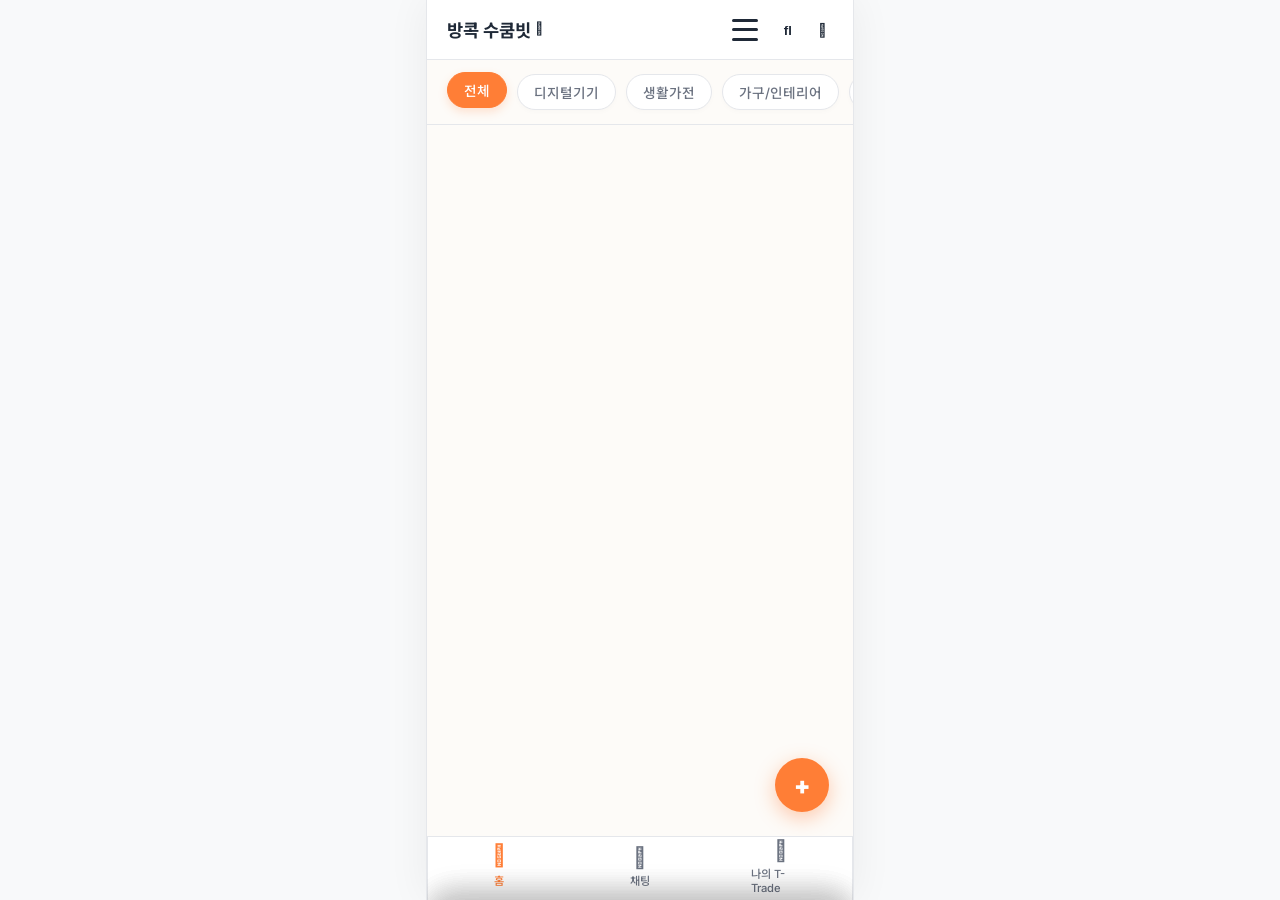
==== commit 86ac794e: "Prepare Firebase launch and stabilize UI" ====
--- a/index.html
+++ b/index.html
@@ -33,7 +33,7 @@
             if (!loaded) {
                 var link = document.createElement('link');
                 link.rel = 'stylesheet';
-                link.href = 'assets/fa/css/all.min.css';
+                link.href = 'all.min.css';
                 document.head.appendChild(link);
             }
         });
@@ -71,15 +71,70 @@
                 </button>
                 
                 <div class="header-icons">
+                    <button class="header-icon-btn category-menu-trigger" id="category-menu-btn" aria-label="카테고리 열기" aria-expanded="false">
+                        <span class="hamburger-lines" aria-hidden="true">
+                            <span></span>
+                            <span></span>
+                            <span></span>
+                        </span>
+                    </button>
                     <button class="header-icon-btn" id="search-trigger-btn" aria-label="검색">
                         <i class="fa-solid fa-magnifying-glass"></i>
                     </button>
                     <button class="header-icon-btn" id="noti-btn" aria-label="알림">
                         <i class="fa-regular fa-bell"></i>
-                        <span class="badge" id="noti-badge">2</span>
+                        <span class="badge" id="noti-badge" style="display: none;">0</span>
                     </button>
                 </div>
             </header>
+
+            <div class="category-menu-dim" id="category-menu-dim"></div>
+            <section class="category-menu-panel" id="category-menu-panel" aria-label="판매물품 카테고리" aria-hidden="true">
+                <div class="category-menu-head">
+                    <strong>판매물품 카테고리</strong>
+                    <button class="category-menu-close" id="category-menu-close" type="button" aria-label="카테고리 닫기">
+                        <i class="fa-solid fa-xmark"></i>
+                    </button>
+                </div>
+                <div class="category-menu-grid">
+                    <button class="category-menu-item active" type="button" data-cat="전체">
+                        <i class="fa-solid fa-border-all"></i>
+                        <span>전체</span>
+                    </button>
+                    <button class="category-menu-item" type="button" data-cat="디지털기기">
+                        <i class="fa-solid fa-mobile-screen-button"></i>
+                        <span>디지털기기</span>
+                    </button>
+                    <button class="category-menu-item" type="button" data-cat="생활가전">
+                        <i class="fa-solid fa-plug-circle-bolt"></i>
+                        <span>생활가전</span>
+                    </button>
+                    <button class="category-menu-item" type="button" data-cat="가구/인테리어">
+                        <i class="fa-solid fa-couch"></i>
+                        <span>가구/인테리어</span>
+                    </button>
+                    <button class="category-menu-item" type="button" data-cat="의류/잡화">
+                        <i class="fa-solid fa-shirt"></i>
+                        <span>의류/잡화</span>
+                    </button>
+                    <button class="category-menu-item" type="button" data-cat="뷰티/미용">
+                        <i class="fa-solid fa-wand-magic-sparkles"></i>
+                        <span>뷰티/미용</span>
+                    </button>
+                    <button class="category-menu-item" type="button" data-cat="스포츠/레저">
+                        <i class="fa-solid fa-person-biking"></i>
+                        <span>스포츠/레저</span>
+                    </button>
+                    <button class="category-menu-item" type="button" data-cat="식품">
+                        <i class="fa-solid fa-basket-shopping"></i>
+                        <span>식품</span>
+                    </button>
+                    <button class="category-menu-item" type="button" data-cat="기타">
+                        <i class="fa-solid fa-box-open"></i>
+                        <span>기타</span>
+                    </button>
+                </div>
+            </section>
 
             <!-- B. 스크롤 뷰포트 (콘텐츠 메인 영역) -->
             <main class="content-area no-scrollbar" id="main-scroll-view">
@@ -145,22 +200,22 @@
                     </div>
                     
                     <!-- 거래 성과 격자 -->
-                    <div class="profile-stats-grid">
+                    <div class="profile-stats-grid" id="my-stats-grid" style="display: none;">
                         <div class="profile-stat-box" id="my-sales-btn">
-                            <div class="profile-stat-val" id="my-sales-count">3</div>
+                            <div class="profile-stat-val" id="my-sales-count">0</div>
                             <div class="profile-stat-lbl">판매중</div>
                         </div>
                         <div class="profile-stat-box" id="my-bought-btn">
-                            <div class="profile-stat-val">5</div>
+                            <div class="profile-stat-val" id="my-completed-count">0</div>
                             <div class="profile-stat-lbl">거래완료</div>
                         </div>
                         <div class="profile-stat-box" id="my-liked-btn">
-                            <div class="profile-stat-val" id="my-like-count">12</div>
+                            <div class="profile-stat-val" id="my-like-count">0</div>
                             <div class="profile-stat-lbl">관심목록</div>
                         </div>
                     </div>
 
-                    <div class="trade-history-summary">
+                    <div class="trade-history-summary" id="my-history-summary" style="display: none;">
                         <div>
                             <span class="summary-title">나의 거래 내역</span>
                             <p>완료된 거래를 기준으로 신뢰도를 확인합니다.</p>
@@ -169,7 +224,7 @@
                     </div>
 
                     <!-- 메뉴 리스트 -->
-                    <div class="my-menu-section">
+                    <div class="my-menu-section" id="my-menu-section" style="display: none;">
                         <div class="my-menu-item" id="manual-location-btn">
                             <div class="my-menu-left">
                                 <i class="fa-solid fa-map-location-dot"></i>
@@ -210,7 +265,7 @@
                 <div class="nav-item" data-tab="chats" id="nav-chats-tab">
                     <i class="fa-regular fa-comments"></i>
                     <span>채팅</span>
-                    <span class="badge" id="chat-tab-badge">1</span>
+                    <span class="badge" id="chat-tab-badge" style="display: none;">0</span>
                 </div>
                 <div class="nav-item" data-tab="mypage">
                     <i class="fa-regular fa-user"></i>
--- a/index.css
+++ b/index.css
@@ -139,9 +139,10 @@
 
 .header-icons {
     display: flex;
-    gap: 16px;
+    gap: 14px;
     font-size: 1.25rem;
     color: var(--t-dark-text);
+    align-items: center;
 }
 
 .header-icon-btn {
@@ -155,6 +156,158 @@
 }
 
 .header-icon-btn:hover { color: var(--t-orange); transform: scale(1.08); }
+
+.tt-svg-icon {
+    width: 1em;
+    height: 1em;
+    display: inline-block;
+    vertical-align: -0.125em;
+    stroke: currentColor;
+    fill: none;
+    stroke-width: 2.1;
+    stroke-linecap: round;
+    stroke-linejoin: round;
+}
+
+.fa-svg-ready::before {
+    content: none !important;
+}
+
+.category-menu-trigger {
+    width: 38px;
+    height: 38px;
+    display: inline-flex;
+    align-items: center;
+    justify-content: center;
+}
+
+.hamburger-lines {
+    width: 27px;
+    height: 22px;
+    display: flex;
+    flex-direction: column;
+    justify-content: space-between;
+}
+
+.hamburger-lines span {
+    display: block;
+    width: 100%;
+    height: 3px;
+    border-radius: 999px;
+    background: currentColor;
+}
+
+.category-menu-dim {
+    position: absolute;
+    inset: 0;
+    background: rgba(17, 24, 39, 0.18);
+    z-index: 110;
+    opacity: 0;
+    pointer-events: none;
+    transition: opacity 0.22s ease;
+}
+
+.category-menu-dim.active {
+    opacity: 1;
+    pointer-events: auto;
+}
+
+.category-menu-panel {
+    position: absolute;
+    top: var(--header-h);
+    left: 16px;
+    right: 16px;
+    z-index: 120;
+    background: #fff;
+    border: 1px solid var(--t-border);
+    border-radius: 8px;
+    box-shadow: 0 18px 40px rgba(15, 23, 42, 0.16);
+    transform: translateY(-10px);
+    opacity: 0;
+    pointer-events: none;
+    transition: opacity 0.22s ease, transform 0.22s ease;
+    overflow: hidden;
+}
+
+@supports (padding-top: env(safe-area-inset-top)) {
+    .category-menu-panel {
+        top: calc(var(--header-h) + env(safe-area-inset-top));
+    }
+}
+
+.category-menu-panel.active {
+    transform: translateY(0);
+    opacity: 1;
+    pointer-events: auto;
+}
+
+.category-menu-head {
+    height: 52px;
+    padding: 0 16px;
+    display: flex;
+    align-items: center;
+    justify-content: space-between;
+    border-bottom: 1px solid var(--t-border);
+}
+
+.category-menu-head strong {
+    font-size: 0.96rem;
+    color: var(--t-dark-text);
+}
+
+.category-menu-close {
+    width: 34px;
+    height: 34px;
+    border: 0;
+    border-radius: 50%;
+    background: var(--t-surface);
+    color: var(--t-gray-text);
+    cursor: pointer;
+}
+
+.category-menu-grid {
+    display: grid;
+    grid-template-columns: repeat(3, 1fr);
+    gap: 1px;
+    background: var(--t-border);
+}
+
+.category-menu-item {
+    min-height: 82px;
+    border: 0;
+    background: #fff;
+    color: var(--t-dark-text);
+    display: flex;
+    flex-direction: column;
+    align-items: center;
+    justify-content: center;
+    gap: 8px;
+    cursor: pointer;
+    font-size: 0.78rem;
+    font-weight: 700;
+}
+
+.category-menu-item i {
+    width: 34px;
+    height: 34px;
+    border-radius: 50%;
+    background: var(--t-surface);
+    color: var(--t-gray-text);
+    display: flex;
+    align-items: center;
+    justify-content: center;
+    font-size: 1rem;
+}
+
+.category-menu-item.active {
+    color: var(--t-orange);
+    background: #FFF8F4;
+}
+
+.category-menu-item.active i {
+    background: var(--t-orange);
+    color: #fff;
+}
 
 .badge {
     position: absolute;
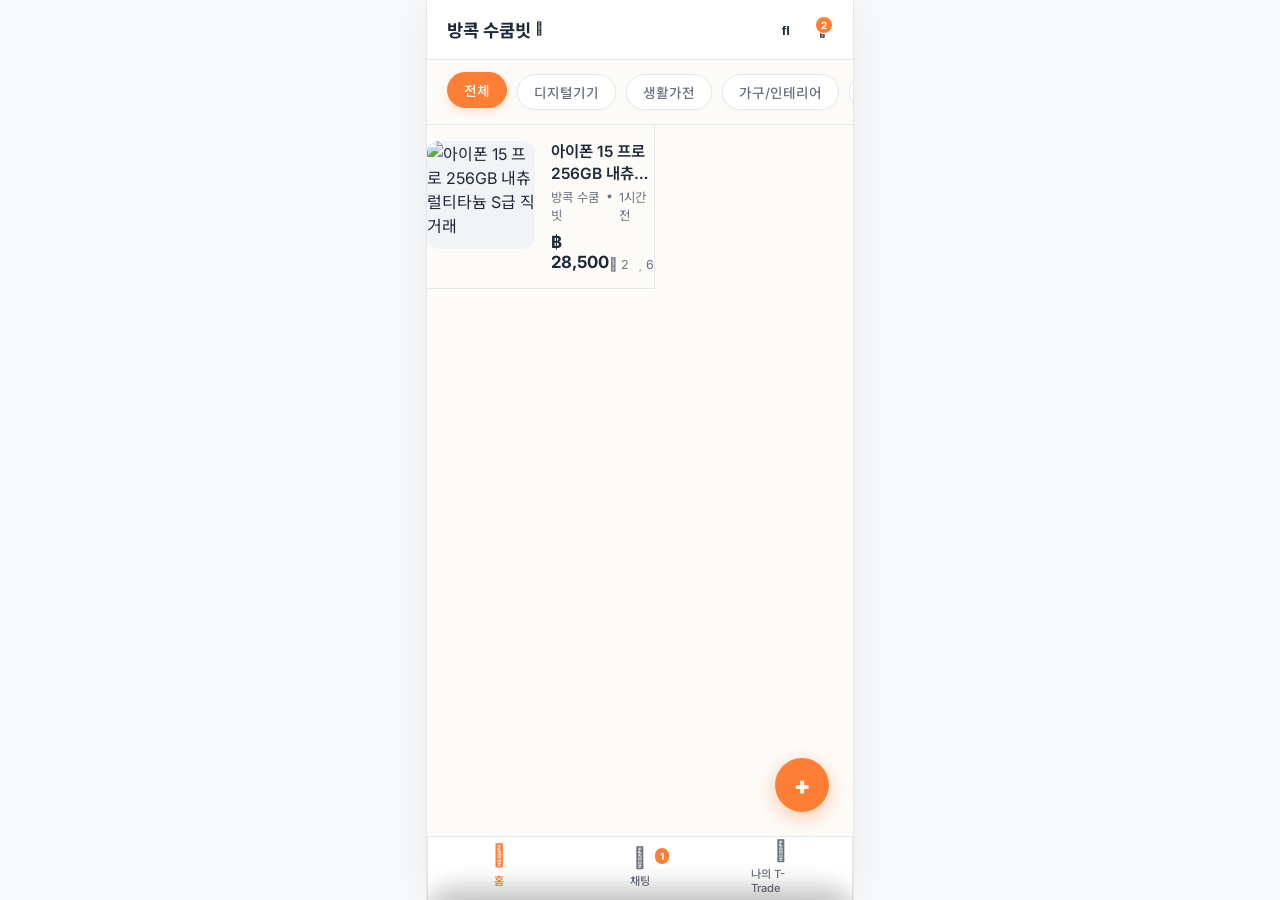
==== commit 1d6ad868: "Merge branch 'main' of https://github.com/anidr2am-cell/T-Trade-2" ====
--- a/index.html
+++ b/index.html
@@ -33,7 +33,7 @@
             if (!loaded) {
                 var link = document.createElement('link');
                 link.rel = 'stylesheet';
-                link.href = 'all.min.css';
+                link.href = 'assets/fa/css/all.min.css';
                 document.head.appendChild(link);
             }
         });
@@ -71,70 +71,15 @@
                 </button>
                 
                 <div class="header-icons">
-                    <button class="header-icon-btn category-menu-trigger" id="category-menu-btn" aria-label="카테고리 열기" aria-expanded="false">
-                        <span class="hamburger-lines" aria-hidden="true">
-                            <span></span>
-                            <span></span>
-                            <span></span>
-                        </span>
-                    </button>
                     <button class="header-icon-btn" id="search-trigger-btn" aria-label="검색">
                         <i class="fa-solid fa-magnifying-glass"></i>
                     </button>
                     <button class="header-icon-btn" id="noti-btn" aria-label="알림">
                         <i class="fa-regular fa-bell"></i>
-                        <span class="badge" id="noti-badge" style="display: none;">0</span>
+                        <span class="badge" id="noti-badge">2</span>
                     </button>
                 </div>
             </header>
-
-            <div class="category-menu-dim" id="category-menu-dim"></div>
-            <section class="category-menu-panel" id="category-menu-panel" aria-label="판매물품 카테고리" aria-hidden="true">
-                <div class="category-menu-head">
-                    <strong>판매물품 카테고리</strong>
-                    <button class="category-menu-close" id="category-menu-close" type="button" aria-label="카테고리 닫기">
-                        <i class="fa-solid fa-xmark"></i>
-                    </button>
-                </div>
-                <div class="category-menu-grid">
-                    <button class="category-menu-item active" type="button" data-cat="전체">
-                        <i class="fa-solid fa-border-all"></i>
-                        <span>전체</span>
-                    </button>
-                    <button class="category-menu-item" type="button" data-cat="디지털기기">
-                        <i class="fa-solid fa-mobile-screen-button"></i>
-                        <span>디지털기기</span>
-                    </button>
-                    <button class="category-menu-item" type="button" data-cat="생활가전">
-                        <i class="fa-solid fa-plug-circle-bolt"></i>
-                        <span>생활가전</span>
-                    </button>
-                    <button class="category-menu-item" type="button" data-cat="가구/인테리어">
-                        <i class="fa-solid fa-couch"></i>
-                        <span>가구/인테리어</span>
-                    </button>
-                    <button class="category-menu-item" type="button" data-cat="의류/잡화">
-                        <i class="fa-solid fa-shirt"></i>
-                        <span>의류/잡화</span>
-                    </button>
-                    <button class="category-menu-item" type="button" data-cat="뷰티/미용">
-                        <i class="fa-solid fa-wand-magic-sparkles"></i>
-                        <span>뷰티/미용</span>
-                    </button>
-                    <button class="category-menu-item" type="button" data-cat="스포츠/레저">
-                        <i class="fa-solid fa-person-biking"></i>
-                        <span>스포츠/레저</span>
-                    </button>
-                    <button class="category-menu-item" type="button" data-cat="식품">
-                        <i class="fa-solid fa-basket-shopping"></i>
-                        <span>식품</span>
-                    </button>
-                    <button class="category-menu-item" type="button" data-cat="기타">
-                        <i class="fa-solid fa-box-open"></i>
-                        <span>기타</span>
-                    </button>
-                </div>
-            </section>
 
             <!-- B. 스크롤 뷰포트 (콘텐츠 메인 영역) -->
             <main class="content-area no-scrollbar" id="main-scroll-view">
@@ -200,22 +145,22 @@
                     </div>
                     
                     <!-- 거래 성과 격자 -->
-                    <div class="profile-stats-grid" id="my-stats-grid" style="display: none;">
+                    <div class="profile-stats-grid">
                         <div class="profile-stat-box" id="my-sales-btn">
-                            <div class="profile-stat-val" id="my-sales-count">0</div>
+                            <div class="profile-stat-val" id="my-sales-count">3</div>
                             <div class="profile-stat-lbl">판매중</div>
                         </div>
                         <div class="profile-stat-box" id="my-bought-btn">
-                            <div class="profile-stat-val" id="my-completed-count">0</div>
+                            <div class="profile-stat-val">5</div>
                             <div class="profile-stat-lbl">거래완료</div>
                         </div>
                         <div class="profile-stat-box" id="my-liked-btn">
-                            <div class="profile-stat-val" id="my-like-count">0</div>
+                            <div class="profile-stat-val" id="my-like-count">12</div>
                             <div class="profile-stat-lbl">관심목록</div>
                         </div>
                     </div>
 
-                    <div class="trade-history-summary" id="my-history-summary" style="display: none;">
+                    <div class="trade-history-summary">
                         <div>
                             <span class="summary-title">나의 거래 내역</span>
                             <p>완료된 거래를 기준으로 신뢰도를 확인합니다.</p>
@@ -224,7 +169,7 @@
                     </div>
 
                     <!-- 메뉴 리스트 -->
-                    <div class="my-menu-section" id="my-menu-section" style="display: none;">
+                    <div class="my-menu-section">
                         <div class="my-menu-item" id="manual-location-btn">
                             <div class="my-menu-left">
                                 <i class="fa-solid fa-map-location-dot"></i>
@@ -265,7 +210,7 @@
                 <div class="nav-item" data-tab="chats" id="nav-chats-tab">
                     <i class="fa-regular fa-comments"></i>
                     <span>채팅</span>
-                    <span class="badge" id="chat-tab-badge" style="display: none;">0</span>
+                    <span class="badge" id="chat-tab-badge">1</span>
                 </div>
                 <div class="nav-item" data-tab="mypage">
                     <i class="fa-regular fa-user"></i>
--- a/index.css
+++ b/index.css
@@ -139,10 +139,9 @@
 
 .header-icons {
     display: flex;
-    gap: 14px;
+    gap: 16px;
     font-size: 1.25rem;
     color: var(--t-dark-text);
-    align-items: center;
 }
 
 .header-icon-btn {
@@ -156,158 +155,6 @@
 }
 
 .header-icon-btn:hover { color: var(--t-orange); transform: scale(1.08); }
-
-.tt-svg-icon {
-    width: 1em;
-    height: 1em;
-    display: inline-block;
-    vertical-align: -0.125em;
-    stroke: currentColor;
-    fill: none;
-    stroke-width: 2.1;
-    stroke-linecap: round;
-    stroke-linejoin: round;
-}
-
-.fa-svg-ready::before {
-    content: none !important;
-}
-
-.category-menu-trigger {
-    width: 38px;
-    height: 38px;
-    display: inline-flex;
-    align-items: center;
-    justify-content: center;
-}
-
-.hamburger-lines {
-    width: 27px;
-    height: 22px;
-    display: flex;
-    flex-direction: column;
-    justify-content: space-between;
-}
-
-.hamburger-lines span {
-    display: block;
-    width: 100%;
-    height: 3px;
-    border-radius: 999px;
-    background: currentColor;
-}
-
-.category-menu-dim {
-    position: absolute;
-    inset: 0;
-    background: rgba(17, 24, 39, 0.18);
-    z-index: 110;
-    opacity: 0;
-    pointer-events: none;
-    transition: opacity 0.22s ease;
-}
-
-.category-menu-dim.active {
-    opacity: 1;
-    pointer-events: auto;
-}
-
-.category-menu-panel {
-    position: absolute;
-    top: var(--header-h);
-    left: 16px;
-    right: 16px;
-    z-index: 120;
-    background: #fff;
-    border: 1px solid var(--t-border);
-    border-radius: 8px;
-    box-shadow: 0 18px 40px rgba(15, 23, 42, 0.16);
-    transform: translateY(-10px);
-    opacity: 0;
-    pointer-events: none;
-    transition: opacity 0.22s ease, transform 0.22s ease;
-    overflow: hidden;
-}
-
-@supports (padding-top: env(safe-area-inset-top)) {
-    .category-menu-panel {
-        top: calc(var(--header-h) + env(safe-area-inset-top));
-    }
-}
-
-.category-menu-panel.active {
-    transform: translateY(0);
-    opacity: 1;
-    pointer-events: auto;
-}
-
-.category-menu-head {
-    height: 52px;
-    padding: 0 16px;
-    display: flex;
-    align-items: center;
-    justify-content: space-between;
-    border-bottom: 1px solid var(--t-border);
-}
-
-.category-menu-head strong {
-    font-size: 0.96rem;
-    color: var(--t-dark-text);
-}
-
-.category-menu-close {
-    width: 34px;
-    height: 34px;
-    border: 0;
-    border-radius: 50%;
-    background: var(--t-surface);
-    color: var(--t-gray-text);
-    cursor: pointer;
-}
-
-.category-menu-grid {
-    display: grid;
-    grid-template-columns: repeat(3, 1fr);
-    gap: 1px;
-    background: var(--t-border);
-}
-
-.category-menu-item {
-    min-height: 82px;
-    border: 0;
-    background: #fff;
-    color: var(--t-dark-text);
-    display: flex;
-    flex-direction: column;
-    align-items: center;
-    justify-content: center;
-    gap: 8px;
-    cursor: pointer;
-    font-size: 0.78rem;
-    font-weight: 700;
-}
-
-.category-menu-item i {
-    width: 34px;
-    height: 34px;
-    border-radius: 50%;
-    background: var(--t-surface);
-    color: var(--t-gray-text);
-    display: flex;
-    align-items: center;
-    justify-content: center;
-    font-size: 1rem;
-}
-
-.category-menu-item.active {
-    color: var(--t-orange);
-    background: #FFF8F4;
-}
-
-.category-menu-item.active i {
-    background: var(--t-orange);
-    color: #fff;
-}
 
 .badge {
     position: absolute;
